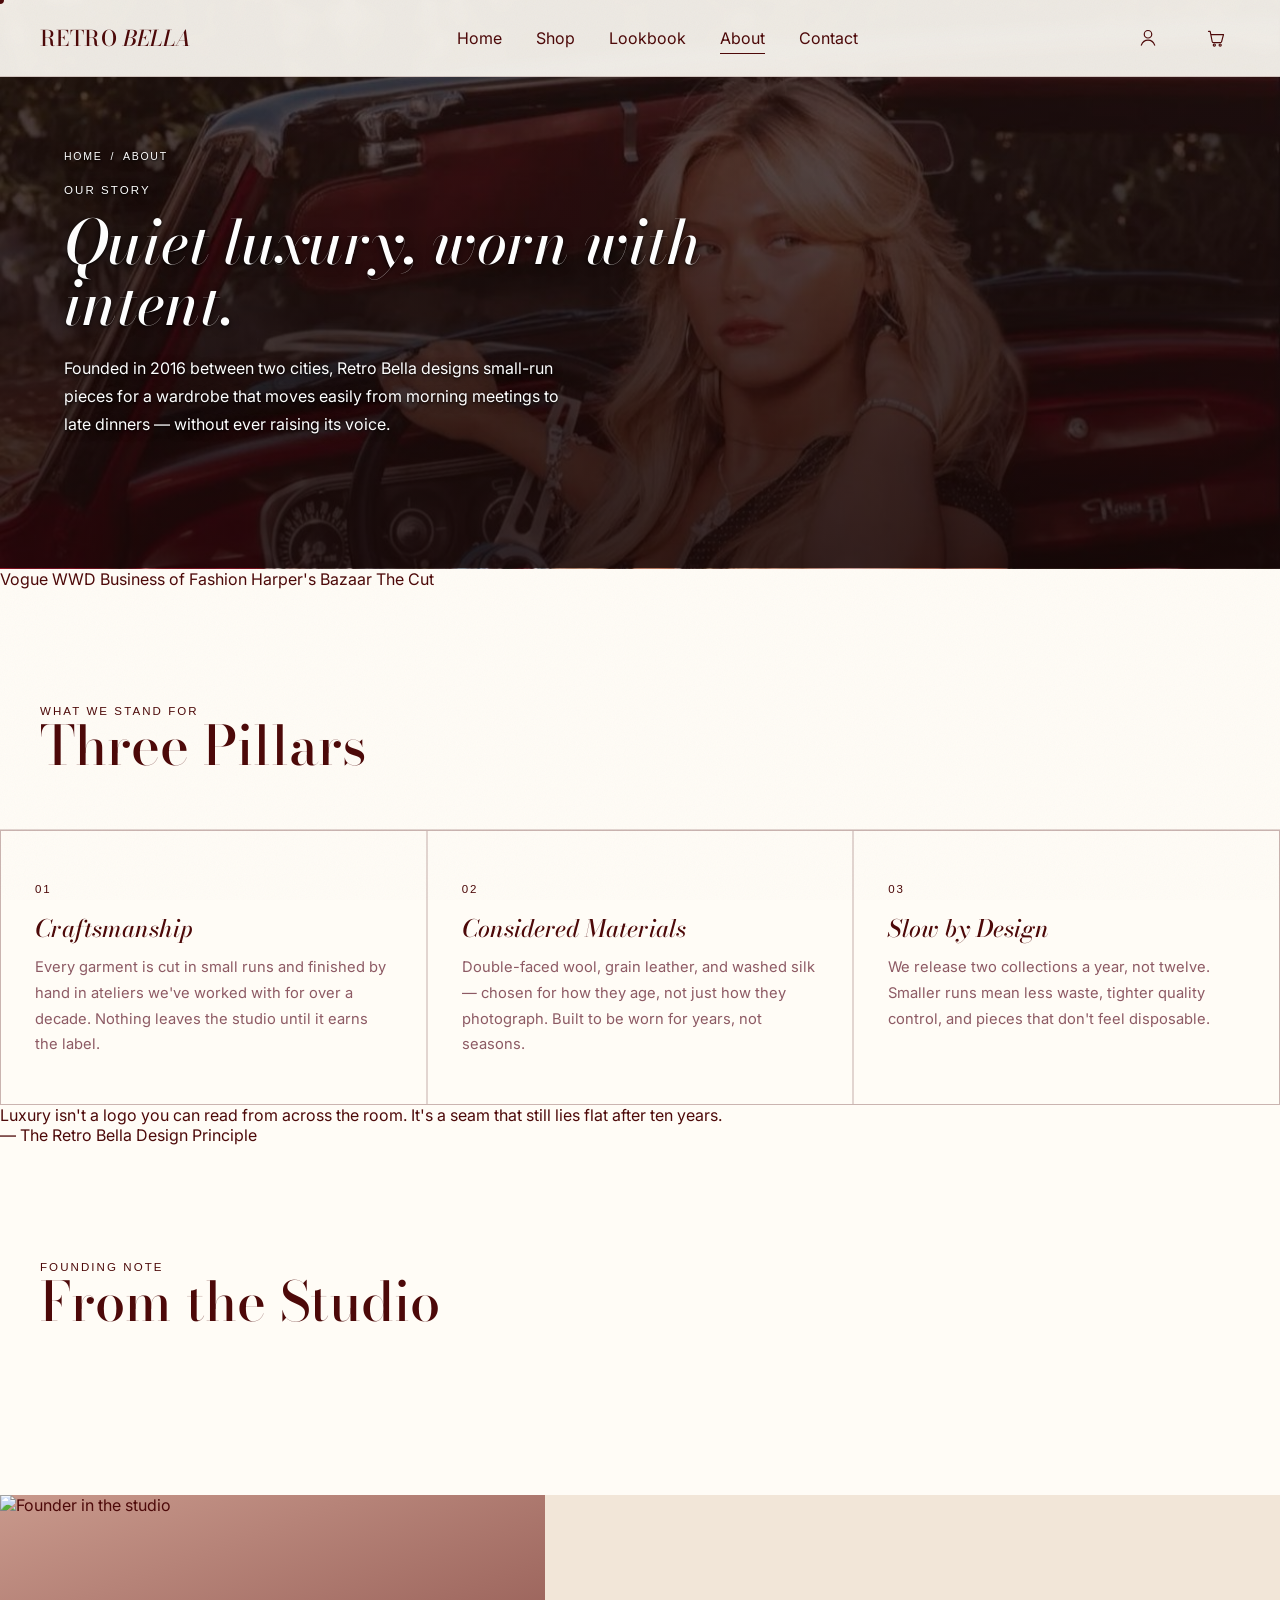
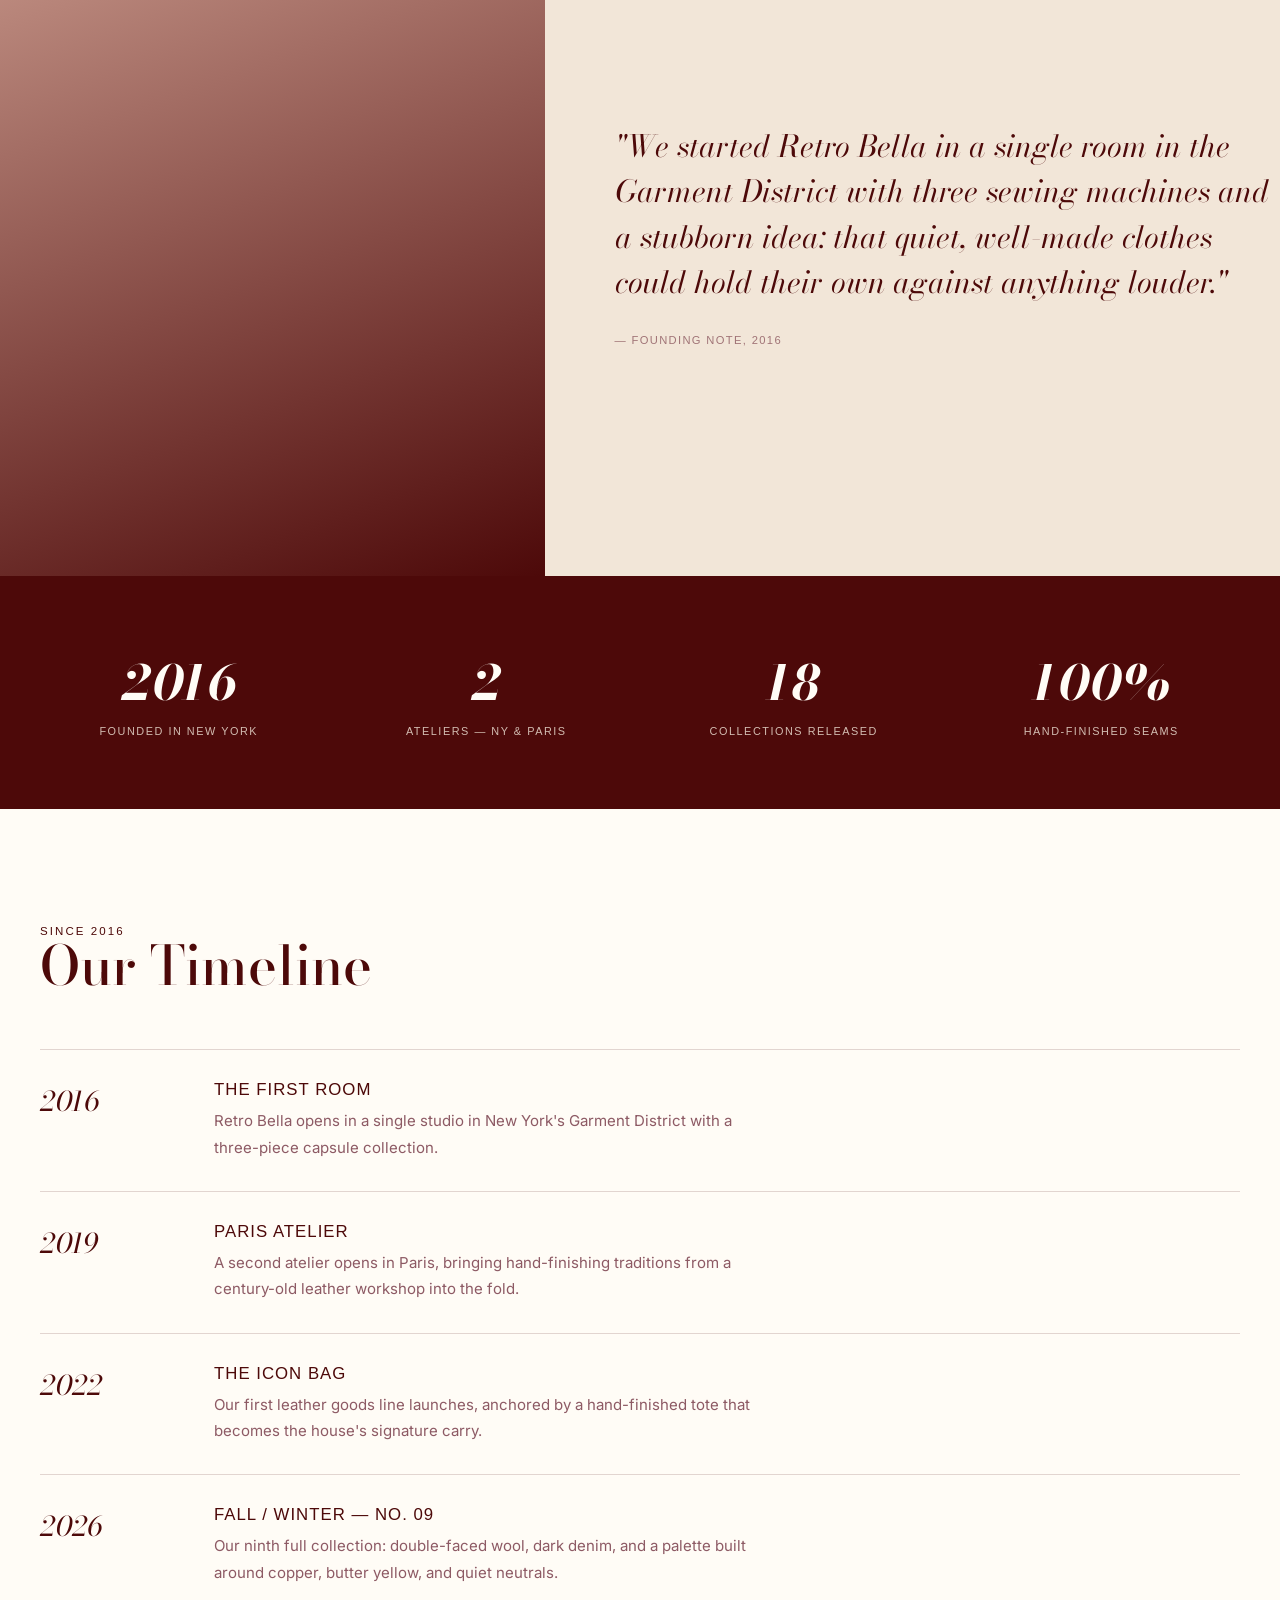
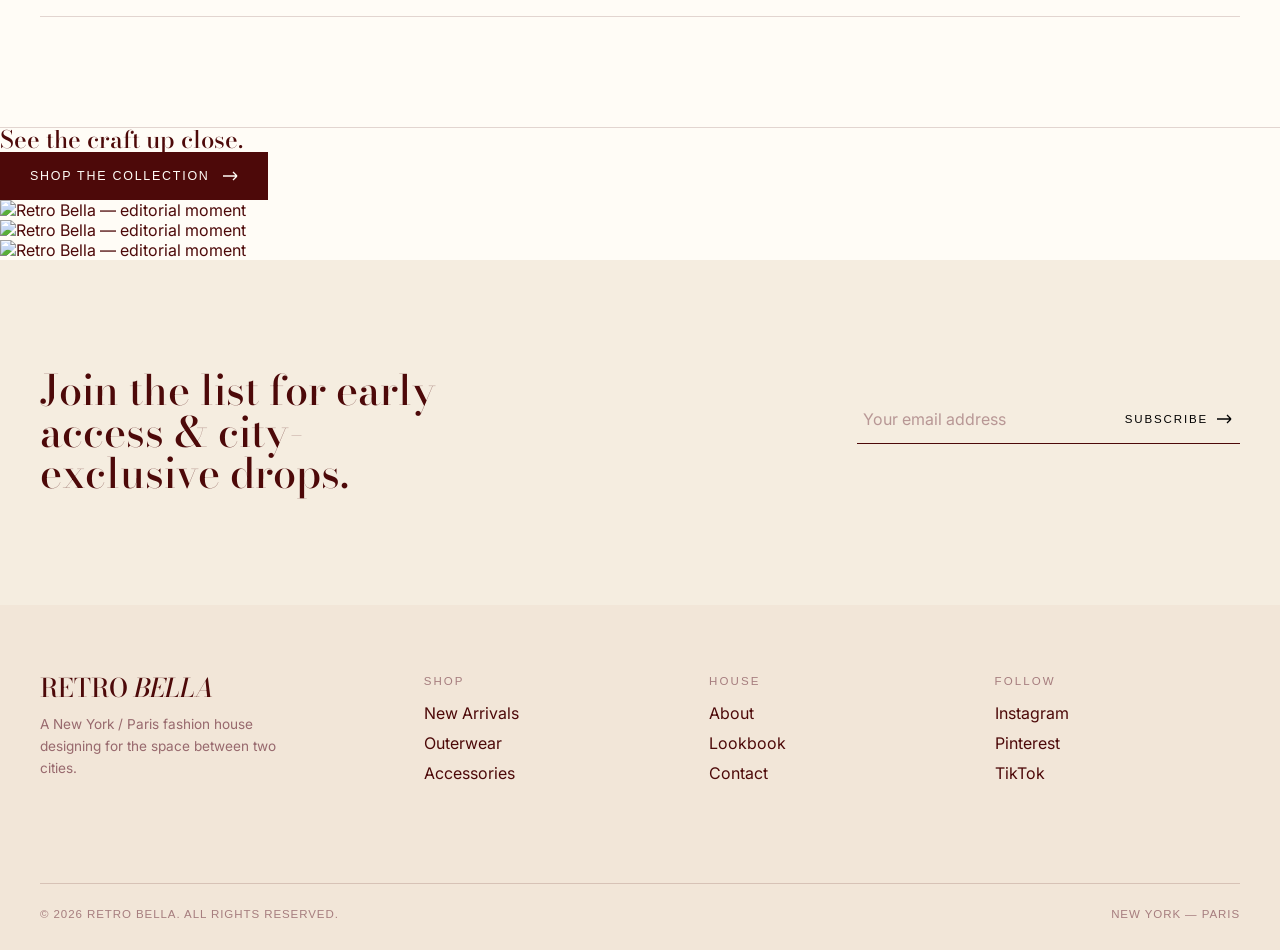
==== about.html @ 641b4db8 "Initial commit" ====
<!DOCTYPE html>
<html lang="en">
<head>
<meta charset="UTF-8">
<meta name="viewport" content="width=device-width, initial-scale=1.0">
<title>About — RETRO&nbsp;BELLA</title>
<link rel="preconnect" href="https://fonts.googleapis.com">
<link rel="preconnect" href="https://fonts.gstatic.com" crossorigin>
<link href="https://fonts.googleapis.com/css2?family=Bodoni+Moda:ital,opsz,wght@0,6..96,400;0,6..96,500;0,6..96,700;1,6..96,400;1,6..96,500&family=Archivo+Expanded:wght@500;700&family=Inter:wght@300;400;500&display=swap" rel="stylesheet">
<link rel="stylesheet" href="css/styles.css">
</head>
<body>

<div class="grain"></div>
<div class="cursor-dot" id="cursorDot"></div>

<header id="siteHeader" class="scrolled">
  <a href="index.html" class="logo" style="text-decoration:none;color:inherit;">RETRO <em>BELLA</em></a>
  <nav class="links" id="navLinks">
    <a href="index.html">Home</a>
    <a href="shop.html">Shop</a>
    <a href="lookbook.html">Lookbook</a>
    <a href="about.html" class="is-active">About</a>
    <a href="contact.html">Contact</a>
  </nav>
  <div class="header-icons">
    <a href="login.html" class="icon-btn" aria-label="Account">
      <svg width="20" height="20" viewBox="0 0 24 24" fill="none"><path d="M12 12a4.5 4.5 0 1 0 0-9 4.5 4.5 0 0 0 0 9Z" stroke="currentColor" stroke-width="1.4"/><path d="M4 20.5c1.5-4 4.7-6 8-6s6.5 2 8 6" stroke="currentColor" stroke-width="1.4" stroke-linecap="round"/></svg>
    </a>
    <a href="shop.html" class="icon-btn" aria-label="Cart">
      <svg width="20" height="20" viewBox="0 0 24 24" fill="none"><path d="M3 4h2l2.4 12.2a1.5 1.5 0 0 0 1.47 1.3h8.4a1.5 1.5 0 0 0 1.47-1.18L21 8H6" stroke="currentColor" stroke-width="1.4" stroke-linecap="round" stroke-linejoin="round"/><circle cx="10" cy="20.5" r="1.3" stroke="currentColor" stroke-width="1.4"/><circle cx="17" cy="20.5" r="1.3" stroke="currentColor" stroke-width="1.4"/></svg>
    </a>
  </div>
  <button class="menu-btn" id="menuBtn" aria-label="Toggle menu">
    <span></span><span></span><span></span>
  </button>
</header>

<section class="page-banner about-banner">
  <div class="breadcrumb"><a href="index.html">Home</a> / <span>About</span></div>
  <span class="label">Our Story</span>
  <h1>Quiet luxury, worn with intent.</h1>
  <p class="sub">Founded in 2016 between two cities, Retro Bella designs small-run pieces for a wardrobe that moves easily from morning meetings to late dinners — without ever raising its voice.</p>
</section>

<div class="press-strip reveal">
  <span>Vogue</span>
  <span>WWD</span>
  <span>Business of Fashion</span>
  <span>Harper's Bazaar</span>
  <span>The Cut</span>
</div>

<section style="padding-bottom:0;">
  <div class="section-head reveal">
    <div>
      <span class="label">What We Stand For</span>
      <h2>Three Pillars</h2>
    </div>
  </div>
</section>

<div class="pillars-grid reveal">
  <div class="pillar">
    <span class="num">01</span>
    <h3>Craftsmanship</h3>
    <p>Every garment is cut in small runs and finished by hand in ateliers we've worked with for over a decade. Nothing leaves the studio until it earns the label.</p>
  </div>
  <div class="pillar">
    <span class="num">02</span>
    <h3>Considered Materials</h3>
    <p>Double-faced wool, grain leather, and washed silk — chosen for how they age, not just how they photograph. Built to be worn for years, not seasons.</p>
  </div>
  <div class="pillar">
    <span class="num">03</span>
    <h3>Slow by Design</h3>
    <p>We release two collections a year, not twelve. Smaller runs mean less waste, tighter quality control, and pieces that don't feel disposable.</p>
  </div>
</div>

<div class="pull-quote reveal">
  <p>Luxury isn't a logo you can read from across the room. It's a seam that still lies flat after ten years.</p>
  <span>— The Retro Bella Design Principle</span>
</div>

<section style="border-bottom:none;">
  <div class="section-head reveal">
    <div>
      <span class="label">Founding Note</span>
      <h2>From the Studio</h2>
    </div>
  </div>
</section>

<div class="founder-block reveal">
  <div class="img" style="--c1:#C9998C; --c2:#4D0909;">
    <img src="about2.jpeg" alt="Founder in the studio">
  </div>
  <div class="copy">
    <blockquote>"We started Retro Bella in a single room in the Garment District with three sewing machines and a stubborn idea: that quiet, well-made clothes could hold their own against anything louder."</blockquote>
    <cite>— Founding Note, 2016</cite>
  </div>
</div>

<div class="stats-row reveal">
  <div class="stat"><strong>2016</strong><span>Founded in New York</span></div>
  <div class="stat"><strong>2</strong><span>Ateliers — NY &amp; Paris</span></div>
  <div class="stat"><strong>18</strong><span>Collections released</span></div>
  <div class="stat"><strong>100%</strong><span>Hand-finished seams</span></div>
</div>

<section>
  <div class="section-head reveal">
    <div>
      <span class="label">Since 2016</span>
      <h2>Our Timeline</h2>
    </div>
  </div>

  <div class="timeline reveal" style="padding:0;">
    <div class="timeline-row">
      <span class="year">2016</span>
      <div>
        <h4>The First Room</h4>
        <p>Retro Bella opens in a single studio in New York's Garment District with a three-piece capsule collection.</p>
      </div>
    </div>
    <div class="timeline-row">
      <span class="year">2019</span>
      <div>
        <h4>Paris Atelier</h4>
        <p>A second atelier opens in Paris, bringing hand-finishing traditions from a century-old leather workshop into the fold.</p>
      </div>
    </div>
    <div class="timeline-row">
      <span class="year">2022</span>
      <div>
        <h4>The Icon Bag</h4>
        <p>Our first leather goods line launches, anchored by a hand-finished tote that becomes the house's signature carry.</p>
      </div>
    </div>
    <div class="timeline-row">
      <span class="year">2026</span>
      <div>
        <h4>Fall / Winter — No. 09</h4>
        <p>Our ninth full collection: double-faced wool, dark denim, and a palette built around copper, butter yellow, and quiet neutrals.</p>
      </div>
    </div>
  </div>
</section>

<div class="shop-cta reveal">
  <h2>See the craft up close.</h2>
  <a href="shop.html" class="btn-primary">Shop the Collection
    <svg width="16" height="10" viewBox="0 0 16 10" fill="none"><path d="M1 5H15M15 5L11 1M15 5L11 9" stroke="currentColor" stroke-width="1.3"/></svg>
  </a>
</div>

<div class="editorial-photo reveal">
  <figure><img src="about4.png" alt="Retro Bella — editorial moment"></figure>
  <figure><img src="about3.png" alt="Retro Bella — editorial moment"></figure>
  <figure><img src="about5.png" alt="Retro Bella — editorial moment"></figure>
</div>

<section id="newsletter" style="border-bottom:none;">
  <div class="newsletter reveal">
    <h2>Join the list for early access &amp; city-exclusive drops.</h2>
    <div>
      <form id="newsletterForm">
        <input type="email" placeholder="Your email address" required>
        <button type="submit">Subscribe
          <svg width="16" height="10" viewBox="0 0 16 10" fill="none"><path d="M1 5H15M15 5L11 1M15 5L11 9" stroke="currentColor" stroke-width="1.3"/></svg>
        </button>
      </form>
      <p class="note" id="newsletterNote">Thank you — you're on the list.</p>
    </div>
  </div>
</section>

<footer>
  <div class="brand">
    <h3>RETRO <em style="color:var(--sangria)">BELLA</em></h3>
    <p>A New York / Paris fashion house designing for the space between two cities.</p>
  </div>
  <div>
    <span class="label">Shop</span>
    <ul>
      <li><a href="shop.html">New Arrivals</a></li>
      <li><a href="shop.html">Outerwear</a></li>
      <li><a href="shop.html">Accessories</a></li>
    </ul>
  </div>
  <div>
    <span class="label">House</span>
    <ul>
      <li><a href="about.html">About</a></li>
      <li><a href="lookbook.html">Lookbook</a></li>
      <li><a href="contact.html">Contact</a></li>
    </ul>
  </div>
  <div>
    <span class="label">Follow</span>
    <ul>
      <li><a href="#">Instagram</a></li>
      <li><a href="#">Pinterest</a></li>
      <li><a href="#">TikTok</a></li>
    </ul>
  </div>
  <div class="footer-bottom">
    <span>© 2026 Retro Bella. All rights reserved.</span>
    <span>New York — Paris</span>
  </div>
</footer>

<script src="js/main.js"></script>
<script src="js/about.js"></script>

</body>
</html>
---- css/styles.css ----
:root{
    /* ===== Cherry / Cream theme ===== */
    --ink:#4D0909;              /* Cherry — primary text & accent */
    --paper:#FFFCF6;            /* Cream — primary background */
    --paper-dim:#F5EDE0;
    --sangria:#4D0909;          /* Cherry — buttons & accents */
    --sangria-dim:#320606;      /* deep cherry — hover states, gradient depth */
    --cornflower:#F0DCC0;       /* warm cream-gold — highlights on dark/video areas */
    --cornflower-dim:#E3C9A3;
    --butter:#F0DCC0;
    --butter-dim:#E3C9A3;
    --line: rgba(77,9,9,0.16);
    --dusk:#F5EDE0;
    --dusk-dim:#EBDFC9;
    --blush:#F2E6D8;
    --blush-dim:#E7D3BC;
  }

  *{ margin:0; padding:0; box-sizing:border-box; }
  html{ scroll-behavior:smooth; }

  body{
    background:var(--paper);
    color:var(--ink);
    font-family:'Inter', sans-serif;
    font-weight:400;
    overflow-x:hidden;
  }

  ::selection{ background:var(--sangria); color:var(--paper); }
  a{ color:inherit; text-decoration:none; }

  .label{
    font-family:'Archivo Expanded', sans-serif;
    text-transform:uppercase;
    letter-spacing:0.18em;
    font-size:0.72rem;
    font-weight:500;
  }

  h1,h2,h3{
    font-family:'Bodoni Moda', serif;
    font-weight:500;
    line-height:1;
  }

  .grain{
    position:fixed; inset:0; pointer-events:none; z-index:500;
    opacity:0.045; mix-blend-mode:multiply;
    background-image:url("data:image/svg+xml,%3Csvg xmlns='http://www.w3.org/2000/svg' width='120' height='120'%3E%3Cfilter id='n'%3E%3CfeTurbulence type='fractalNoise' baseFrequency='0.9' numOctaves='2' stitchTiles='stitch'/%3E%3C/filter%3E%3Crect width='100%25' height='100%25' filter='url(%23n)'/%3E%3C/svg%3E");
  }

  /* ---------- nav ---------- */
  header{
    position:fixed; top:0; left:0; right:0; z-index:200;
    display:flex; align-items:center; justify-content:space-between;
    padding:22px 40px;
    background:transparent;
    transition:background 0.4s ease, padding 0.4s ease, border-color 0.4s ease;
    border-bottom:1px solid transparent;
  }
  header.scrolled{
    background:rgba(255,252,246,0.92);
    backdrop-filter:blur(6px);
    padding:14px 40px;
    border-bottom:1px solid var(--line);
  }
  header.on-video .logo, header.on-video nav.links a{ color:var(--paper); }
  header.on-video.scrolled .logo, header.on-video.scrolled nav.links a{ color:var(--ink); }

  .logo{
    font-family:'Bodoni Moda', serif; font-weight:500; font-size:1.35rem;
    letter-spacing:0.02em; transition:color 0.4s ease;
  }
  .logo em{ font-style:italic; color:var(--sangria); }
  header.on-video:not(.scrolled) .logo em{ color:var(--cornflower); }

  nav.links{
    position:fixed; top:0; right:0; height:100vh; width:72%;
    background:var(--paper); display:flex; flex-direction:column; justify-content:center; align-items:flex-start;
    padding:40px; gap:26px; transform:translateX(100%); transition:transform 0.4s ease;
    border-left:1px solid var(--line); z-index:250;
  }
  nav.links.open{ transform:translateX(0); }
  nav.links a{ position:relative; transition:color 0.4s ease; color:var(--ink) !important; }
  .menu-btn{ display:flex; }
  @media (min-width:641px){
    nav.links{
      position:static; height:auto; width:auto; flex-direction:row;
      background:none; padding:0; gap:34px; transform:none; border-left:none;
    }
    nav.links a{ color:inherit !important; }
    .menu-btn{ display:none; }
  }
  nav.links a::after{
    content:""; position:absolute; left:0; bottom:-6px;
    width:0; height:1px; background:currentColor;
    transition:width 0.3s ease;
  }
  nav.links a:hover::after{ width:100%; }

  .menu-btn{
    flex-direction:column; align-items:center; justify-content:center; gap:5px;
    width:48px; height:48px;
    background:none; border:none; cursor:pointer; z-index:300;
  }
  .menu-btn span{ width:26px; height:1.5px; background:var(--ink); display:block; transition:transform .3s ease, opacity .3s ease; }
  header.on-video:not(.scrolled) .menu-btn span{ background:var(--paper); }
  .menu-btn.open span:nth-child(1){ transform:translateY(6.5px) rotate(45deg); }
  .menu-btn.open span:nth-child(2){ opacity:0; }
  .menu-btn.open span:nth-child(3){ transform:translateY(-6.5px) rotate(-45deg); }

  /* ---------- ticker ---------- */
  .ticker-wrap{
    position:relative; z-index:190;
    background:var(--dusk); color:var(--ink);
    overflow:hidden; white-space:nowrap;
    height:32px; display:flex; align-items:center;
  }
  .ticker{ display:inline-flex; animation:scrollTicker 26s linear infinite; }
  .ticker span{
    font-family:'Archivo Expanded', sans-serif; text-transform:uppercase;
    letter-spacing:0.22em; font-size:0.68rem; padding:0 22px;
    display:inline-flex; align-items:center; gap:22px;
  }
  .ticker span::after{ content:"—"; color:var(--cornflower); }
  @keyframes scrollTicker{ from{ transform:translateX(0); } to{ transform:translateX(-50%); } }

  /* ---------- hero (video) ---------- */
  .hero{
    position:relative;
    height:100vh; min-height:640px;
    display:flex; flex-direction:column; justify-content:flex-end;
    overflow:hidden;
    color:var(--paper);
  }
  .hero video{
    position:absolute; inset:0; width:100%; height:100%;
    object-fit:cover; z-index:0;
    filter:saturate(0.9) contrast(1.05);
  }
  .hero .veil{
    position:absolute; inset:0; z-index:1;
    background:
      radial-gradient(120% 60% at 12% 0%, rgba(250,252,208,0.22) 0%, rgba(250,252,208,0) 55%),
      linear-gradient(180deg, rgba(20,15,10,0.10) 0%, rgba(20,15,10,0.02) 35%, rgba(20,15,10,0.48) 100%);
  }
  .hero-content{
    position:relative; z-index:2;
    height:100%; width:100%;
    display:flex; align-items:flex-end; justify-content:flex-start;
    padding:0 20px 90px;
  }
  @media (min-width:641px){
    .hero-content{ align-items:center; padding:0 clamp(24px, 6vw, 80px); }
  }

  .hero-caption{
    max-width:100%;
    color:var(--paper);
    text-align:left;
    animation:heroIn 1.4s cubic-bezier(.16,.9,.28,1) both;
  }
  @media (min-width:641px){ .hero-caption{ max-width:420px; } }
  @keyframes heroIn{
    from{ opacity:0; transform:translateY(24px); }
    to{ opacity:1; transform:translateY(0); }
  }
  .hero-caption .rule{
    width:52px; height:2px; background:var(--butter-dim); margin-bottom:22px;
  }
  .hero-caption .label{ color:var(--butter-dim); display:block; margin-bottom:18px; }
  .hero-caption h1{
    font-size:clamp(2.4rem, 4.4vw, 3.6rem);
    font-style:italic; font-weight:500;
    line-height:1.1; margin-bottom:22px;
  }
  .hero-caption p{
    font-size:0.98rem; line-height:1.75;
    color:rgba(241,241,241,0.8); margin-bottom:34px;
  }
  .hero-caption .btn-primary{ padding:16px 28px; }
  .hero-caption .btn-row{ display:flex; gap:16px; flex-wrap:wrap; }
  .btn-outline{
    display:inline-flex; align-items:center; gap:12px;
    background:transparent; color:var(--paper);
    font-family:'Archivo Expanded', sans-serif; font-size:0.78rem;
    letter-spacing:0.14em; text-transform:uppercase;
    padding:16px 27px; border:1px solid rgba(241,241,241,0.55); cursor:pointer;
    transition:background 0.3s ease, color 0.3s ease, border-color 0.3s ease;
  }
  .btn-outline:hover{ background:var(--paper); color:var(--ink); border-color:var(--paper); }

  .scroll-cue{
    position:absolute; left:clamp(24px, 6vw, 80px); bottom:44px; z-index:2;
    display:flex; align-items:center; gap:10px;
    font-family:'Archivo Expanded', sans-serif; text-transform:uppercase;
    font-size:0.68rem; letter-spacing:0.18em; color:var(--paper);
  }
  .scroll-cue .dot{ width:6px; height:6px; border-radius:50%; background:var(--butter); animation:pulse 1.8s ease-in-out infinite; }
  @keyframes pulse{ 0%,100%{ transform:scale(1); opacity:1; } 50%{ transform:scale(1.6); opacity:0.4; } }

  /* ---------- section shared ---------- */
  section{ padding:110px 40px; border-bottom:1px solid var(--line); }
  .section-head{ display:flex; justify-content:space-between; align-items:flex-end; margin-bottom:56px; flex-wrap:wrap; gap:20px; }
  .section-head h2{ font-size:clamp(2.1rem, 5vw, 3.4rem); }
  .section-head .label{ color:var(--sangria); }

  .reveal{ opacity:0; transform:translateY(36px); transition:opacity 0.8s ease, transform 0.8s ease; }
  .reveal.in{ opacity:1; transform:translateY(0); }

  /* ---------- CATEGORY STRIP (animated vertical panels) ---------- */
  .shop-section{ padding-bottom:120px; }
  .category-strip{
    display:flex;
    flex-direction:column;
    gap:2px;
    border:1px solid var(--line);
  }
  .cat-panel{
    position:relative;
    overflow:hidden;
    cursor:pointer;
    height:140px;
    transition:height 0.5s ease;
  }
  .cat-panel:hover{ height:340px; }
  .category-strip:hover .cat-panel:not(:hover){ height:100px; }
  @media (min-width:901px){
    .category-strip{
      flex-direction:row;
      height:78vh; min-height:520px; max-height:760px;
    }
    .cat-panel{ flex:1; height:auto; transition:flex 0.7s cubic-bezier(.22,.85,.24,1); }
    .cat-panel:hover{ flex:2.6; height:auto; }
    .category-strip:hover .cat-panel:not(:hover){ flex:0.72; height:auto; }
  }

  .cat-panel .swatch{
    position:absolute; inset:0;
    background:linear-gradient(165deg, var(--c1), var(--c2));
    overflow:hidden;
    transform:scale(1.08);
    transition:transform 0.7s cubic-bezier(.22,.85,.24,1);
  }
  .cat-panel:hover .swatch{ transform:scale(1); }

  .cat-panel .swatch img{
    position:absolute; inset:0;
    width:100%; height:100%;
    object-fit:cover;
  }
  .cat-panel[data-index="01"] .swatch img{ object-position:center 20%; }
  .cat-panel[data-index="04"] .swatch img{ object-position:center 15%; }
  .cat-panel[data-index="02"] .swatch img{ object-position:center 20%; }
  .cat-panel[data-index="03"] .swatch img{ object-position:center; }
  .cat-panel[data-index="05"] .swatch img{ object-position:center; }

  .cat-panel .panel-veil{
    position:absolute; inset:0;
    background:linear-gradient(180deg, rgba(92,22,38,0) 55%, rgba(92,22,38,0.38) 100%);
    transition:background 0.5s ease;
  }
  .cat-panel:hover .panel-veil{
    background:linear-gradient(180deg, rgba(92,22,38,0) 60%, rgba(92,22,38,0.3) 100%);
  }

  /* collapsed vertical label */
  .panel-label{
    position:absolute; inset:0; z-index:2;
    display:flex; flex-direction:row; align-items:center; justify-content:space-between;
    padding:22px 18px;
    opacity:1; transition:opacity 0.35s ease;
  }
  .cat-panel:hover .panel-label{ opacity:0; }
  .panel-label .num{
    font-family:'Archivo Expanded', sans-serif; font-size:0.68rem;
    letter-spacing:0.14em; color:rgba(241,241,241,0.75);
  }
  .panel-label h3{
    font-size:1.5rem; font-style:italic; color:var(--paper);
    letter-spacing:0.01em;
  }
  @media (min-width:901px){
    .panel-label{ flex-direction:column; align-items:stretch; }
    .panel-label h3{
      font-size:1.4rem;
      writing-mode:vertical-rl; transform:rotate(180deg);
      align-self:flex-start;
    }
  }

  /* expanded reveal content */
  .panel-reveal{
    position:absolute; left:0; right:0; bottom:0; z-index:2;
    padding:30px 28px;
    opacity:0; transform:translateY(14px);
    transition:opacity 0.4s ease 0.15s, transform 0.5s ease 0.15s;
    white-space:normal;
  }
  .cat-panel:hover .panel-reveal{ opacity:1; transform:translateY(0); }
  .panel-reveal .label{ color:var(--cornflower); display:block; margin-bottom:10px; white-space:nowrap; }
  .panel-reveal h3{ color:var(--paper); font-size:1.9rem; font-style:italic; margin-bottom:10px; writing-mode:initial; transform:none; }
  .panel-reveal p{
    color:rgba(241,241,241,0.75); font-size:0.88rem; line-height:1.55;
    max-width:230px; margin-bottom:18px;
  }
  .panel-link{
    display:inline-flex; align-items:center; gap:10px;
    color:var(--paper); font-family:'Archivo Expanded', sans-serif;
    font-size:0.7rem; letter-spacing:0.14em; text-transform:uppercase;
    border-bottom:1px solid rgba(241,241,241,0.4); padding-bottom:6px;
  }
  .panel-link svg{ transition:transform 0.3s ease; }
  .cat-panel:hover .panel-link:hover svg{ transform:translateX(5px); }

  /* ---------- SPOTLIGHT / HIGH-END PRODUCT ---------- */
  .spotlight{ background:var(--dusk); color:var(--ink); border-bottom:1px solid var(--line); }
  .spotlight-grid{
    display:grid; grid-template-columns:1fr; gap:50px; align-items:center;
  }
  @media (min-width:981px){
    .spotlight-grid{ grid-template-columns:1.1fr 0.9fr; gap:80px; }
  }
  .spotlight-img{
    position:relative; aspect-ratio:4/5;
    display:flex; align-items:center; justify-content:center;
  }
  .photo-stack{
    position:relative;
    width:82%; height:82%;
  }
  .photo-card{
    position:absolute; inset:0;
    background:var(--paper);
    padding:12px 12px 12px;
    box-shadow:0 24px 50px rgba(92,22,38,0.22);
    transition:transform 0.5s cubic-bezier(.22,.85,.24,1), box-shadow 0.5s ease;
  }
  .photo-card img{
    width:100%; height:100%;
    object-fit:cover; display:block;
  }
  .card-back{
    transform:rotate(-9deg) translate(-22px, 14px);
    z-index:1;
  }
  .card-mid{
    transform:rotate(6deg) translate(18px, -8px);
    z-index:2;
  }
  .card-front{
    transform:rotate(-2deg);
    z-index:3;
    padding-bottom:44px;
  }
  .spotlight-img:hover .card-back{ transform:rotate(-13deg) translate(-32px, 20px); }
  .spotlight-img:hover .card-mid{ transform:rotate(9deg) translate(26px, -14px); }
  .spotlight-img:hover .card-front{ transform:rotate(-4deg) translateY(-6px); }
  .photo-card-cap{
    position:absolute; left:12px; right:12px; bottom:14px;
    font-family:'Archivo Expanded', sans-serif; font-size:0.6rem;
    letter-spacing:0.14em; text-transform:uppercase; color:var(--ink);
    text-align:center;
  }
  .spotlight-copy .label{ color:var(--sangria); display:block; margin-bottom:18px; }
  .spotlight-copy h2{ font-size:clamp(2rem,4.4vw,3.2rem); font-style:italic; margin-bottom:20px; }
  .spotlight-copy p{ font-size:1rem; line-height:1.8; color:rgba(92,22,38,0.72); max-width:460px; margin-bottom:32px; }

  .spotlight-price{ display:flex; align-items:baseline; gap:14px; margin-bottom:30px; }
  .spotlight-price .now{ font-family:'Bodoni Moda', serif; font-style:italic; font-size:1.9rem; color:var(--ink); }
  .spotlight-price .was{ font-size:0.95rem; text-decoration:line-through; color:rgba(92,22,38,0.4); }

  .swatch-row{ display:flex; gap:4px; margin-bottom:30px; }
  .swatch-row .sw{
    width:48px; height:48px; padding:9px;
    border-radius:50%; cursor:pointer;
    background-clip:content-box;
    border:2px solid transparent; transition:border-color 0.25s ease;
  }
  .swatch-row .sw.active{ border-color:var(--ink); }

  .size-row{ display:flex; gap:10px; margin-bottom:36px; flex-wrap:wrap; }
  .size-row button{
    background:none; border:1px solid rgba(92,22,38,0.35); color:var(--ink);
    font-family:'Archivo Expanded', sans-serif; font-size:0.72rem; letter-spacing:0.08em;
    min-width:48px; min-height:48px; padding:10px 16px; cursor:pointer; transition:all 0.25s ease;
  }
  .size-row button:hover, .size-row button.active{
    background:var(--sangria); color:var(--paper); border-color:var(--sangria);
  }

  .btn-primary{
    display:inline-flex; align-items:center; gap:12px;
    background:var(--sangria); color:var(--paper);
    font-family:'Archivo Expanded', sans-serif; font-size:0.78rem;
    letter-spacing:0.14em; text-transform:uppercase;
    padding:17px 30px; border:none; cursor:pointer;
    transition:background 0.3s ease;
  }
  .btn-primary:hover{ background:var(--sangria-dim); }
  .btn-primary svg{ transition:transform 0.3s ease; }
  .btn-primary:hover svg{ transform:translateX(5px); }

  .spotlight-meta{
    margin-top:34px; display:flex; gap:34px; flex-wrap:wrap;
    font-size:0.8rem; color:rgba(241,241,241,0.55);
  }
  .spotlight-meta span{ display:flex; align-items:center; gap:8px; }
  .spotlight-meta .sq{ width:5px; height:5px; background:var(--sangria); display:inline-block; }

  /* ---------- editorial ---------- */
  .editorial-block{ display:grid; grid-template-columns:1fr; gap:40px; align-items:center; padding:50px 0; }
  .editorial-block:not(:last-child){ border-bottom:1px solid var(--line); }
  #editorial{ background:var(--blush); }
  @media (min-width:901px){
    .editorial-block{ grid-template-columns:1fr 1fr; gap:70px; padding:70px 0; }
    .editorial-block.reverse .img{ order:2; }
  }
  .editorial-block .img{
    aspect-ratio:4/5; position:relative; overflow:hidden;
    background:linear-gradient(160deg, var(--c1), var(--c2));
  }
  .editorial-block .img img{
    position:absolute; inset:0;
    width:100%; height:100%;
    object-fit:cover;
  }
  .editorial-block .img::after{
    z-index:1;
    text-shadow:0 1px 6px rgba(0,0,0,0.35);
    content:attr(data-cap); position:absolute; left:16px; bottom:16px;
    color:var(--paper); font-family:'Archivo Expanded', sans-serif;
    font-size:0.62rem; letter-spacing:0.16em; text-transform:uppercase;
  }
  .editorial-block .copy .label{ color:var(--sangria); margin-bottom:18px; display:block; }
  .editorial-block .copy h2{ font-size:clamp(1.9rem,4vw,2.8rem); margin-bottom:22px; font-style:italic; }
  .editorial-block .copy p{ font-size:1rem; line-height:1.75; color:rgba(92,22,38,0.72); max-width:440px; }

  /* ---------- manifesto ---------- */
  .manifesto{
    text-align:center; padding:140px 40px;
    background:var(--sangria); color:var(--paper);
    border-bottom:none !important;
  }
  .manifesto blockquote{
    font-family:'Bodoni Moda', serif; font-style:italic;
    font-size:clamp(1.6rem, 4vw, 3rem); max-width:900px; margin:0 auto; line-height:1.35;
  }
  .manifesto blockquote span{ color:var(--butter); }
  .manifesto cite{ display:block; margin-top:28px; font-style:normal; color:var(--blush); }

  /* ---------- newsletter ---------- */
  #newsletter{ background:var(--dusk); }
  .newsletter{ display:flex; flex-direction:column; align-items:flex-start; gap:24px; }
  .newsletter h2{ font-size:clamp(1.8rem,4vw,2.6rem); max-width:420px; }
  .newsletter form{
    display:flex; align-items:stretch; border-bottom:1px solid var(--ink);
    width:100%; max-width:420px;
  }
  .newsletter input{
    flex:1; background:none; border:none; outline:none; min-height:48px;
    font-family:'Inter', sans-serif; font-size:1rem; padding:10px 6px; color:var(--ink);
  }
  .newsletter input::placeholder{ color:rgba(92,22,38,0.4); }
  .newsletter button{
    background:none; border:none; cursor:pointer; min-height:48px; min-width:48px;
    font-family:'Archivo Expanded', sans-serif; text-transform:uppercase;
    letter-spacing:0.16em; font-size:0.72rem; padding:10px 8px;
    display:flex; align-items:center; justify-content:center; gap:8px;
  }
  @media (min-width:641px){
    .newsletter{ flex-direction:row; justify-content:space-between; align-items:center; flex-wrap:wrap; gap:30px; }
    .newsletter form{ min-width:320px; flex:1; }
  }
  .newsletter button svg{ transition:transform 0.3s ease; }
  .newsletter button:hover svg{ transform:translateX(6px); }
  .newsletter .note{ margin-top:10px; font-size:0.78rem; color:var(--sangria); opacity:0; transition:opacity .3s ease; }
  .newsletter .note.show{ opacity:1; }

  /* ---------- footer ---------- */
  footer{ padding:50px 20px 30px; display:grid; grid-template-columns:1fr; gap:40px; background:var(--blush); }
  @media (min-width:641px){ footer{ grid-template-columns:1fr 1fr; } }
  @media (min-width:901px){ footer{ padding:70px 40px 30px; grid-template-columns:1.4fr 1fr 1fr 1fr; } }
  footer .brand h3{ font-size:1.6rem; margin-bottom:14px; }
  footer .brand p{ font-size:0.85rem; color:rgba(92,22,38,0.6); max-width:260px; line-height:1.6; }
  footer .label{ margin-bottom:16px; display:block; color:rgba(92,22,38,0.5); }
  footer ul{ list-style:none; display:flex; flex-direction:column; gap:10px; }
  footer ul li a:hover{ color:var(--sangria); }
  .footer-bottom{
    grid-column:1/-1; display:flex; justify-content:space-between; flex-wrap:wrap; gap:10px;
    margin-top:60px; padding-top:24px; border-top:1px solid var(--line);
    font-size:0.72rem; color:rgba(92,22,38,0.5);
    font-family:'Archivo Expanded', sans-serif; letter-spacing:0.08em; text-transform:uppercase;
  }

  /* ---------- custom cursor ---------- */
  .cursor-dot{
    position:fixed; top:0; left:0; width:8px; height:8px; border-radius:50%;
    background:var(--sangria); pointer-events:none; z-index:600;
    transform:translate(-50%,-50%); transition:width .2s ease, height .2s ease, opacity .2s ease, background .2s ease;
    opacity:0;
  }
  @media (hover:hover){ .cursor-dot{ opacity:1; } }
  .cursor-dot.active{ width:52px; height:52px; background:rgba(184,169,201,0.85); }
  .cursor-dot.on-video{ background:var(--cornflower); }

  /* ---------- responsive: mobile-first base already set above; this block only
     upgrades header/section chrome and the hero split-heading layout at wider widths ---------- */
  header{ padding:18px 20px; }
  section{ padding:80px 20px; }
  .hero-grid{ grid-template-columns:1fr; text-align:left; }
  .hero h1.right{ text-align:left; }
  .hero-divider{ display:none; }
  .shop-grid{ grid-template-columns:1fr; }

  @media (min-width:641px){
    header{ padding:22px 40px; }
    section{ padding:110px 40px; }
    .hero-divider{ display:block; }
    .shop-grid{ grid-template-columns:repeat(2, 1fr); }
  }
  @media (prefers-reduced-motion:reduce){ *{ animation:none !important; transition:none !important; } }

  /* =========================================================
     HEADER ICONS (account / bag) — shared across all pages
  ========================================================= */
  .header-icons{ display:flex; align-items:center; gap:14px; }
  @media (min-width:641px){ .header-icons{ gap:20px; } }
  .icon-btn{
    display:flex; align-items:center; justify-content:center;
    width:48px; height:48px;
    background:none; border:none; cursor:pointer; color:inherit;
    transition:color 0.4s ease, opacity 0.25s ease;
  }
  .icon-btn:hover{ opacity:0.7; }
  header:not(.on-video) .header-icons{ color:var(--ink); }
  header.on-video .header-icons{ color:var(--paper); }
  header.on-video.scrolled .header-icons{ color:var(--ink); }

  nav.links a.is-active::after{ width:100%; }

  /* =========================================================
     PAGE BANNER (inner-page hero, non-video)
  ========================================================= */
  .page-banner{
    position:relative;
    isolation:isolate;
    overflow:hidden;
    padding:130px 20px 60px;
    background:linear-gradient(160deg, var(--dusk), var(--blush));
    border-bottom:1px solid var(--line);
  }
  .page-banner.shop-banner,
  .page-banner.contact-banner {
    background-color:#3a0808;
    background-image:linear-gradient(rgba(30,4,4,0.6), rgba(30,4,4,0.72)), url('../images/bg.jpeg');
    background-size:cover;
    background-position:center;
    background-repeat:no-repeat;
    padding:150px 5vw 130px;
  }
  .page-banner.about-banner {
    background-color:#1a0d0d;
    background-image:linear-gradient(rgba(10,5,5,0.12), rgba(10,5,5,0.28)), url('../images/about1.jpeg');
    background-size:cover;
    background-position:center 30%;
    background-repeat:no-repeat;
    padding:150px 5vw 130px;
  }
  .page-banner::before {
    content:"";
    position:absolute;
    inset:0;
    background:linear-gradient(180deg, rgba(20,4,4,0.62) 0%, rgba(20,4,4,0.7) 55%, rgba(20,4,4,0.78) 100%);
    z-index:0;
  }
  .page-banner > * {
    position:relative;
    z-index:1;
  }
  .page-banner.shop-banner .breadcrumb,
  .page-banner.shop-banner .breadcrumb a,
  .page-banner.shop-banner .label,
  .page-banner.shop-banner h1,
  .page-banner.shop-banner .sub,
  .page-banner.contact-banner .breadcrumb,
  .page-banner.contact-banner .breadcrumb a,
  .page-banner.contact-banner .label,
  .page-banner.contact-banner h1,
  .page-banner.contact-banner .sub,
  .page-banner.about-banner .breadcrumb,
  .page-banner.about-banner .breadcrumb a,
  .page-banner.about-banner .label,
  .page-banner.about-banner h1,
  .page-banner.about-banner .sub {
    color:#ffffff !important;
    text-shadow:0 2px 10px rgba(0,0,0,0.6), 0 1px 2px rgba(0,0,0,0.7);
  }
  @media (min-width:641px){ .page-banner{ padding:168px 40px 90px; } }
  .breadcrumb{
    display:flex; align-items:center; gap:8px; margin-bottom:22px;
    font-family:'Archivo Expanded', sans-serif; font-size:0.66rem;
    letter-spacing:0.16em; text-transform:uppercase; color:rgba(92,22,38,0.5);
  }
  .breadcrumb a:hover{ color:var(--sangria); }
  .page-banner .label{ color:var(--sangria); display:block; margin-bottom:16px; }
  .page-banner h1{ font-size:clamp(2.3rem, 5.2vw, 3.8rem); font-style:italic; max-width:720px; }
  .page-banner p.sub{
    margin-top:20px; font-size:1rem; line-height:1.75;
    color:rgba(92,22,38,0.72); max-width:520px;
  }

  /* =========================================================
     SHOP — filters + product grid
  ========================================================= */
  .filter-bar{ display:flex; gap:12px; flex-wrap:wrap; padding:50px 20px 36px; }
  .filter-pill{
    font-family:'Archivo Expanded', sans-serif; font-size:0.7rem;
    letter-spacing:0.1em; text-transform:uppercase;
    min-height:48px; padding:11px 22px; border:1px solid rgba(92,22,38,0.28);
    background:none; color:var(--ink); cursor:pointer;
    transition:background 0.25s ease, color 0.25s ease, border-color 0.25s ease;
  }
  .filter-pill.active, .filter-pill:hover{ background:var(--sangria); color:var(--paper); border-color:var(--sangria); }

  .product-grid{ display:grid; grid-template-columns:1fr; gap:40px; padding:0 20px 60px; }
  @media (min-width:641px){ .product-grid{ grid-template-columns:repeat(2, 1fr); gap:32px 28px; } }
  @media (min-width:901px){ .filter-bar{ padding:70px 40px 46px; } .product-grid{ padding:0 40px 60px; } }
  @media (min-width:981px){ .product-grid{ grid-template-columns:repeat(4, 1fr); } }
  .product-card{ position:relative; display:flex; flex-direction:column; }
  .product-card.is-hidden{ display:none; }
  .card-actions{
    display:flex;
    align-items:center;
    gap:10px;
    padding:14px 16px 16px;
    margin-top:auto;
  }
  .add-cart-btn{
    flex:1;
    padding:12px 14px;
    background:#2c1010;
    color:#ffffff;
    border:none;
    border-radius:2px;
    font-family:'Archivo Expanded', 'Inter', sans-serif;
    font-size:11px;
    font-weight:500;
    letter-spacing:1.2px;
    text-transform:uppercase;
    cursor:pointer;
    transition:background .25s ease;
  }
  .add-cart-btn:hover{
    background:var(--sangria, #4D0909);
  }
  .product-media{
    position:relative; aspect-ratio:3/4; overflow:hidden;
    background:linear-gradient(160deg, var(--c1, var(--dusk)), var(--c2, var(--blush)));
  }
  .product-media img{
    position:absolute; inset:0; width:100%; height:100%; object-fit:cover;
    transition:transform 0.6s cubic-bezier(.22,.85,.24,1), opacity 0.3s ease;
  }
  .product-card:hover .product-media img{ transform:scale(1.06); }
  .product-tag{
    position:absolute; top:12px; left:12px; z-index:2;
    background:var(--ink); color:var(--paper);
    font-family:'Archivo Expanded', sans-serif; font-size:0.6rem;
    letter-spacing:0.1em; text-transform:uppercase; padding:6px 11px;
  }
  .wishlist-btn{
    position:absolute; top:6px; right:6px; z-index:2;
    width:48px; height:48px; border-radius:50%;
    background:rgba(255,248,233,0.88); border:none;
    display:flex; align-items:center; justify-content:center; cursor:pointer;
    transition:background 0.25s ease, transform 0.25s ease;
  }
  .wishlist-btn:hover{ background:var(--paper); transform:scale(1.06); }
  .wishlist-btn.active svg path{ fill:var(--sangria); stroke:var(--sangria); }
  .quick-add{
    position:absolute; left:12px; right:12px; bottom:12px; z-index:2;
    background:var(--ink); color:var(--paper); border:none;
    padding:13px; font-family:'Archivo Expanded', sans-serif; font-size:0.66rem;
    letter-spacing:0.12em; text-transform:uppercase; cursor:pointer;
    opacity:0; transform:translateY(8px);
    transition:opacity 0.3s ease, transform 0.3s ease, background 0.25s ease;
  }
  .product-card:hover .quick-add{ opacity:1; transform:translateY(0); }
  .quick-add:hover{ background:var(--sangria); }
  .product-info{ padding-top:16px; display:flex; justify-content:space-between; gap:10px; }
  .product-info h3{ font-size:1rem; font-style:italic; font-family:'Bodoni Moda', serif; font-weight:500; margin-bottom:5px; }
  .product-info .cat-label{
    font-family:'Archivo Expanded', sans-serif; font-size:0.6rem;
    letter-spacing:0.12em; text-transform:uppercase; color:rgba(92,22,38,0.48);
  }
  .product-price{ font-family:'Bodoni Moda', serif; font-style:italic; font-size:1rem; white-space:nowrap; }
  .load-more-wrap{ display:flex; justify-content:center; padding-bottom:110px; }
  .empty-note{ padding:40px; text-align:center; color:rgba(92,22,38,0.55); display:none; }
  .empty-note.show{ display:block; }

  /* =========================================================
     ABOUT
  ========================================================= */
  .pillars-grid{ display:grid; grid-template-columns:1fr; gap:2px; background:var(--line); border:1px solid var(--line); }
  @media (min-width:901px){ .pillars-grid{ grid-template-columns:repeat(3, 1fr); } }
  .pillar{ padding:46px 34px; background:var(--paper); }
  .pillar .num{ font-family:'Archivo Expanded', sans-serif; color:var(--sangria); font-size:0.72rem; letter-spacing:0.16em; }
  .pillar h3{ margin:20px 0 14px; font-size:1.5rem; font-style:italic; }
  .pillar p{ font-size:0.92rem; line-height:1.75; color:rgba(92,22,38,0.7); }

  .founder-block{ display:grid; grid-template-columns:1fr; gap:0; align-items:center; background:var(--blush); }
  @media (min-width:901px){ .founder-block{ grid-template-columns:0.9fr 1.1fr; gap:70px; } }
  .founder-block .img{ aspect-ratio:4/5; position:relative; overflow:hidden; background:linear-gradient(160deg, var(--c1,var(--dusk)), var(--c2,var(--blush))); }
  .founder-block .img img{ position:absolute; inset:0; width:100%; height:100%; object-fit:cover; }
  .founder-block .copy blockquote{ font-family:'Bodoni Moda', serif; font-style:italic; font-size:clamp(1.3rem,2.6vw,1.9rem); line-height:1.5; margin-bottom:22px; }
  .founder-block .copy cite{ font-style:normal; font-family:'Archivo Expanded', sans-serif; font-size:0.7rem; letter-spacing:0.12em; text-transform:uppercase; color:rgba(92,22,38,0.55); }

  .timeline-row{ display:grid; grid-template-columns:1fr; gap:8px; padding:30px 0; border-bottom:1px solid var(--line); }
  @media (min-width:901px){ .timeline-row{ grid-template-columns:140px 1fr; gap:34px; } }
  .timeline-row:first-child{ border-top:1px solid var(--line); }
  .timeline-row .year{ font-family:'Bodoni Moda', serif; font-style:italic; font-size:1.7rem; color:var(--sangria); }
  .timeline-row h4{ font-size:1.05rem; margin-bottom:8px; font-family:'Archivo Expanded', sans-serif; text-transform:uppercase; letter-spacing:0.06em; font-weight:500; }
  .timeline-row p{ font-size:0.94rem; line-height:1.75; color:rgba(92,22,38,0.7); max-width:560px; }

  .stats-row{ display:flex; justify-content:space-between; flex-wrap:wrap; gap:30px; background:var(--sangria); color:var(--paper); padding:70px 40px; }
  .stats-row .stat{ text-align:center; flex:1; min-width:140px; }
  .stats-row .stat strong{ display:block; font-family:'Bodoni Moda', serif; font-style:italic; font-size:clamp(2rem,4vw,3rem); }
  .stats-row .stat span{ font-family:'Archivo Expanded', sans-serif; font-size:0.68rem; letter-spacing:0.14em; text-transform:uppercase; color:rgba(255,248,233,0.75); }

  /* =========================================================
     LOOKBOOK
  ========================================================= */
  .lookbook-masonry{ columns:1; column-gap:22px; padding:50px 20px 80px; }
  @media (min-width:601px){ .lookbook-masonry{ columns:2 220px; } }
  @media (min-width:901px){ .lookbook-masonry{ columns:3 260px; padding:70px 40px 110px; } }
  .lookbook-masonry figure{
    break-inside:avoid; margin:0 0 22px; position:relative; overflow:hidden;
    background:linear-gradient(160deg, var(--c1,var(--dusk)), var(--c2,var(--blush)));
  }
  .lookbook-masonry img{ width:100%; display:block; transition:transform 0.6s ease; }
  .lookbook-masonry figure:hover img{ transform:scale(1.045); }
  .lookbook-masonry figcaption{
    position:absolute; left:14px; bottom:14px; z-index:1;
    color:var(--paper); font-family:'Archivo Expanded', sans-serif;
    font-size:0.6rem; letter-spacing:0.14em; text-transform:uppercase;
    text-shadow:0 1px 8px rgba(0,0,0,0.45);
  }
  /* =========================================================
     CONTACT
  ========================================================= */
  .contact-grid{ display:grid; grid-template-columns:1fr; gap:60px; padding:60px 20px 90px; }
  @media (min-width:901px){ .contact-grid{ grid-template-columns:1.1fr 0.9fr; gap:80px; padding:80px 40px 120px; } }
  .contact-form-wrap .field{ margin-bottom:26px; }
  .contact-form-wrap label{
    display:block; font-family:'Archivo Expanded', sans-serif; font-size:0.65rem;
    letter-spacing:0.12em; text-transform:uppercase; color:rgba(92,22,38,0.55); margin-bottom:9px;
  }
  .contact-form-wrap input, .contact-form-wrap textarea, .contact-form-wrap select{
    width:100%; min-height:48px; background:none; border:none; border-bottom:1px solid rgba(92,22,38,0.3);
    padding:12px 4px; font-family:'Inter', sans-serif; font-size:1rem; color:var(--ink);
    outline:none; transition:border-color 0.25s ease;
  }
  .contact-form-wrap input:focus, .contact-form-wrap textarea:focus, .contact-form-wrap select:focus{ border-color:var(--sangria); }
  .contact-form-wrap textarea{ resize:vertical; min-height:120px; }
  .contact-note{ margin-top:18px; font-size:0.82rem; color:var(--sangria); opacity:0; transition:opacity 0.3s ease; }
  .contact-note.show{ opacity:1; }

  .store-list{ display:flex; flex-direction:column; gap:38px; }
  .store-card .label{ color:var(--sangria); display:block; margin-bottom:10px; }
  .store-card h3{ font-size:1.4rem; font-style:italic; margin-bottom:10px; }
  .store-card p{ font-size:0.9rem; line-height:1.75; color:rgba(92,22,38,0.7); }
  .store-card p a{ color:var(--sangria); }

  /* =========================================================
     LOGIN / AUTH PAGE
  ========================================================= */
  .auth-wrap{ min-height:100vh; display:grid; grid-template-columns:1fr; }
  .auth-side{
    display:none;
    position:relative; overflow:hidden;
    background:linear-gradient(160deg, var(--sangria), var(--sangria-dim));
    color:var(--paper); flex-direction:column; justify-content:space-between;
    padding:56px;
  }
  @media (min-width:861px){
    .auth-wrap{ grid-template-columns:1fr 1fr; }
    .auth-side{ display:flex; }
  }
  .auth-side::before{
    content:""; position:absolute; inset:0;
    background:radial-gradient(120% 60% at 8% 0%, rgba(250,252,208,0.2) 0%, rgba(250,252,208,0) 55%);
  }
  .auth-side .logo{ position:relative; z-index:1; color:var(--paper); }
  .auth-side .logo em{ color:var(--butter); font-style:italic; }
  .auth-quote{
    position:relative; z-index:1; font-family:'Bodoni Moda', serif; font-style:italic;
    font-size:clamp(1.4rem, 2.6vw, 2.1rem); line-height:1.45; max-width:420px;
  }
  .auth-quote span{ color:var(--butter); }
  .auth-foot{
    position:relative; z-index:1; font-family:'Archivo Expanded', sans-serif;
    font-size:0.66rem; letter-spacing:0.16em; text-transform:uppercase; color:rgba(255,248,233,0.62);
  }

  .auth-form-side{ display:flex; align-items:center; justify-content:center; padding:60px 40px; background:var(--paper); }
  .auth-box{ width:100%; max-width:380px; }
  .auth-box .label{ color:var(--sangria); display:block; }
  .auth-box h1{ font-size:2.1rem; font-style:italic; margin:16px 0 10px; }
  .auth-box .sub{ font-size:0.92rem; color:rgba(92,22,38,0.65); margin-bottom:34px; }

  .auth-tabs{ display:flex; gap:28px; margin-bottom:32px; border-bottom:1px solid var(--line); }
  .auth-tab{
    background:none; border:none; cursor:pointer; padding:0 0 14px;
    font-family:'Archivo Expanded', sans-serif; font-size:0.74rem; letter-spacing:0.1em;
    text-transform:uppercase; color:rgba(92,22,38,0.42); position:relative;
  }
  .auth-tab.active{ color:var(--ink); }
  .auth-tab.active::after{ content:""; position:absolute; left:0; right:0; bottom:-1px; height:2px; background:var(--sangria); }

  .auth-panel{ display:none; }
  .auth-panel.active{ display:block; animation:heroIn 0.5s ease both; }

  .auth-field{ margin-bottom:22px; }
  .auth-field label{
    display:block; font-family:'Archivo Expanded', sans-serif; font-size:0.64rem;
    letter-spacing:0.1em; text-transform:uppercase; color:rgba(92,22,38,0.55); margin-bottom:8px;
  }
  .auth-field input{
    width:100%; min-height:48px; border:none; border-bottom:1px solid rgba(92,22,38,0.3); background:none;
    padding:10px 4px; font-family:'Inter', sans-serif; font-size:1rem; color:var(--ink);
    outline:none; transition:border-color 0.25s ease;
  }
  .auth-field input:focus{ border-color:var(--sangria); }
  .auth-field .err{ display:block; margin-top:6px; font-size:0.76rem; color:var(--sangria); min-height:1em; }

  .auth-row{ display:flex; justify-content:space-between; align-items:center; margin-bottom:30px; font-size:0.82rem; }
  .auth-row a{ color:var(--sangria); }
  .auth-remember{ display:flex; align-items:center; gap:8px; color:rgba(92,22,38,0.65); cursor:pointer; }
  .auth-remember input{ accent-color:var(--sangria); }

  .auth-submit{ width:100%; justify-content:center; }
  .auth-switch{ margin-top:26px; text-align:center; font-size:0.85rem; color:rgba(92,22,38,0.65); }
  .auth-switch button{ background:none; border:none; cursor:pointer; color:var(--sangria); font-weight:500; font-family:'Inter', sans-serif; font-size:0.85rem; }

  .auth-divider{ display:flex; align-items:center; gap:14px; margin:28px 0; color:rgba(92,22,38,0.4); font-size:0.7rem; text-transform:uppercase; letter-spacing:0.12em; }
  .auth-divider::before, .auth-divider::after{ content:""; flex:1; height:1px; background:var(--line); }
  .auth-social{ display:flex; gap:14px; }
  .auth-social button{
    flex:1; display:flex; align-items:center; justify-content:center; gap:10px; min-height:48px; padding:12px;
    border:1px solid rgba(92,22,38,0.25); background:none; cursor:pointer;
    font-family:'Inter', sans-serif; font-size:0.84rem; color:var(--ink);
    transition:border-color 0.25s ease;
  }
  .auth-social button:hover{ border-color:var(--sangria); }

  /* =========================================================
     LOADER (login → home transition)
  ========================================================= */
  .loader-overlay{
    position:fixed; inset:0; z-index:9999;
    background:var(--paper);
    display:flex; flex-direction:column; align-items:center; justify-content:center; gap:24px;
    transition:opacity 0.6s ease, visibility 0.6s ease;
  }
  .loader-overlay.hide{ opacity:0; visibility:hidden; pointer-events:none; }
  .loader-logo{ font-family:'Bodoni Moda', serif; font-size:1.5rem; letter-spacing:0.02em; color:var(--ink); }
  .loader-logo em{ font-style:italic; color:var(--sangria); }
  .loader-bar-track{ width:220px; height:2px; background:var(--line); position:relative; overflow:hidden; }
  .loader-bar-fill{ position:absolute; left:0; top:0; bottom:0; width:0%; background:var(--sangria); transition:width 1.5s cubic-bezier(.22,.85,.24,1); }
  .loader-caption{
    font-family:'Archivo Expanded', sans-serif; font-size:0.64rem; letter-spacing:0.2em;
    text-transform:uppercase; color:rgba(92,22,38,0.5);
  }

  /* =========================================================
     LOOKBOOK — bento grid
  ========================================================= */
  .lookbook-grid {
    --border: rgba(77,9,9,.14);
    display: grid;
    grid-template-columns: repeat(12, 1fr);
    grid-auto-rows: 11vw;
    gap: 14px;
    padding: 48px 5vw 80px;
  }
  .lookbook-grid figure {
    margin: 0; position: relative; overflow: hidden; background: #111;
    grid-column: span 4; grid-row: span 2; border: 1px solid var(--border);
    isolation: isolate; opacity: 0; transform: translateY(28px);
    transition: opacity .7s ease, transform .7s ease;
  }
  .lookbook-grid.in figure { opacity: 1; transform: translateY(0); }
  .lookbook-grid figure:nth-child(1)  { transition-delay: .02s; }
  .lookbook-grid figure:nth-child(2)  { transition-delay: .08s; }
  .lookbook-grid figure:nth-child(3)  { transition-delay: .14s; }
  .lookbook-grid figure:nth-child(4)  { transition-delay: .20s; }
  .lookbook-grid figure:nth-child(5)  { transition-delay: .26s; }
  .lookbook-grid figure:nth-child(6)  { transition-delay: .32s; }
  .lookbook-grid figure:nth-child(7)  { transition-delay: .38s; }
  .lookbook-grid figure:nth-child(8)  { transition-delay: .44s; }
  .lookbook-grid figure:nth-child(9)  { transition-delay: .50s; }
  .lookbook-grid figure:nth-child(10) { transition-delay: .56s; }
  .lookbook-grid figure:nth-child(11) { transition-delay: .62s; }
  .lookbook-grid figure:nth-child(1) { grid-column: span 5; grid-row: span 4; }
  .lookbook-grid figure:nth-child(2) { grid-column: span 3; grid-row: span 2; }
  .lookbook-grid figure:nth-child(3) { grid-column: span 4; grid-row: span 3; }
  .lookbook-grid figure:nth-child(4) { grid-column: span 3; grid-row: span 2; }
  .lookbook-grid figure:nth-child(5) { grid-column: span 4; grid-row: span 3; }
  .lookbook-grid figure:nth-child(6) { grid-column: span 4; grid-row: span 2; }
  .lookbook-grid figure:nth-child(7) { grid-column: span 4; grid-row: span 2; }
  .lookbook-grid figure:nth-child(8) { grid-column: span 5; grid-row: span 3; }
  .lookbook-grid figure:nth-child(9) { grid-column: span 3; grid-row: span 3; }
  .lookbook-grid figure:nth-child(10){ grid-column: span 4; grid-row: span 2; }
  .lookbook-grid figure:nth-child(11){ grid-column: span 8; grid-row: span 3; }
  .lookbook-grid figure img {
    width: 100%; height: 100%; object-fit: cover; display: block;
    filter: grayscale(45%) contrast(1.02); transform: scale(1.06);
    transition: transform 1s cubic-bezier(.16,1,.3,1), filter .6s ease;
  }
  .lookbook-grid figure:hover img { transform: scale(1.13); filter: grayscale(0%) contrast(1.05); }
  .lookbook-grid figure::before {
    content: attr(data-index); position: absolute; top: 14px; left: 16px;
    font-family: 'Bodoni Moda', serif; font-style: italic; font-size: 2.1rem;
    color: #fff; mix-blend-mode: difference; opacity: 0; transform: translateY(-8px);
    transition: opacity .45s ease, transform .45s ease; z-index: 2; pointer-events: none;
  }
  .lookbook-grid figure:hover::before { opacity: .9; transform: translateY(0); }
  .lookbook-grid figure::after {
    content: ""; position: absolute; inset: 0;
    background: linear-gradient(to top, rgba(0,0,0,.6) 0%, rgba(0,0,0,0) 34%);
    z-index: 1; pointer-events: none;
  }
  .lookbook-grid figure figcaption {
    position: absolute; left: 0; right: 0; bottom: 0; padding: 16px 18px;
    font-family: 'Inter', sans-serif; font-weight: 300; font-size: .72rem;
    letter-spacing: .12em; text-transform: uppercase; color: #fff; z-index: 2;
    transform: translateY(6px); opacity: .85; transition: transform .45s ease, opacity .45s ease;
  }
  .lookbook-grid figure:hover figcaption { transform: translateY(0); opacity: 1; }
  .lookbook-grid figure figcaption::before {
    content: ""; display: block; width: 22px; height: 1px; background: #fff;
    margin-bottom: 8px; transform: scaleX(0); transform-origin: left;
    transition: transform .5s ease .1s;
  }
  .lookbook-grid figure:hover figcaption::before { transform: scaleX(1); }
  .lookbook-grid figure > .frame {
    position: absolute; inset: 8px; border: 1px solid rgba(255,255,255,.55);
    opacity: 0; transition: opacity .4s ease; z-index: 2; pointer-events: none;
  }
  .lookbook-grid figure:hover > .frame { opacity: 1; }
  @media (max-width: 900px) {
    .lookbook-grid { grid-auto-rows: 24vw; }
    .lookbook-grid figure:nth-child(n) { grid-column: span 6; grid-row: span 3; }
  }
  @media (max-width: 560px) {
    .lookbook-grid { grid-template-columns: repeat(2, 1fr); grid-auto-rows: 46vw; gap: 10px; padding: 36px 4vw 60px; }
    .lookbook-grid figure:nth-child(n) { grid-column: span 2; grid-row: span 1; }
    .lookbook-grid figure::before { font-size: 1.5rem; }
  }
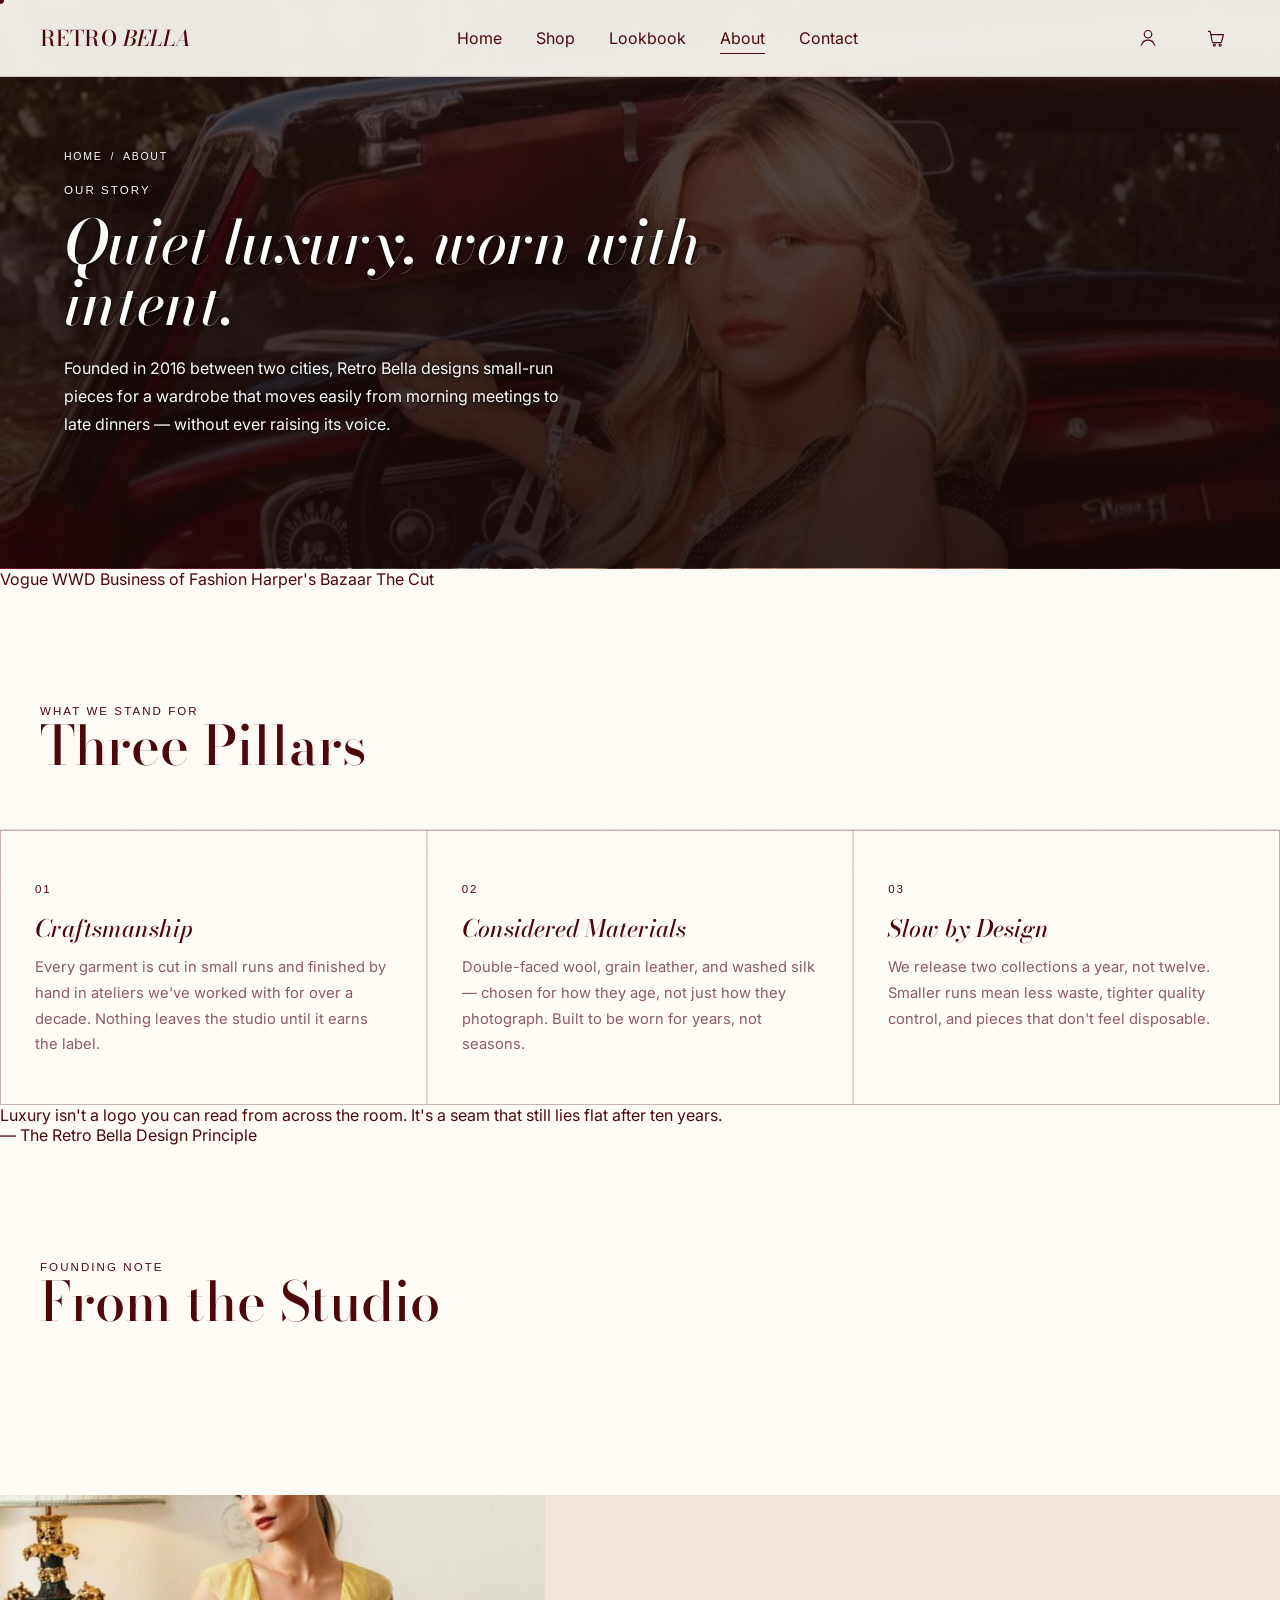
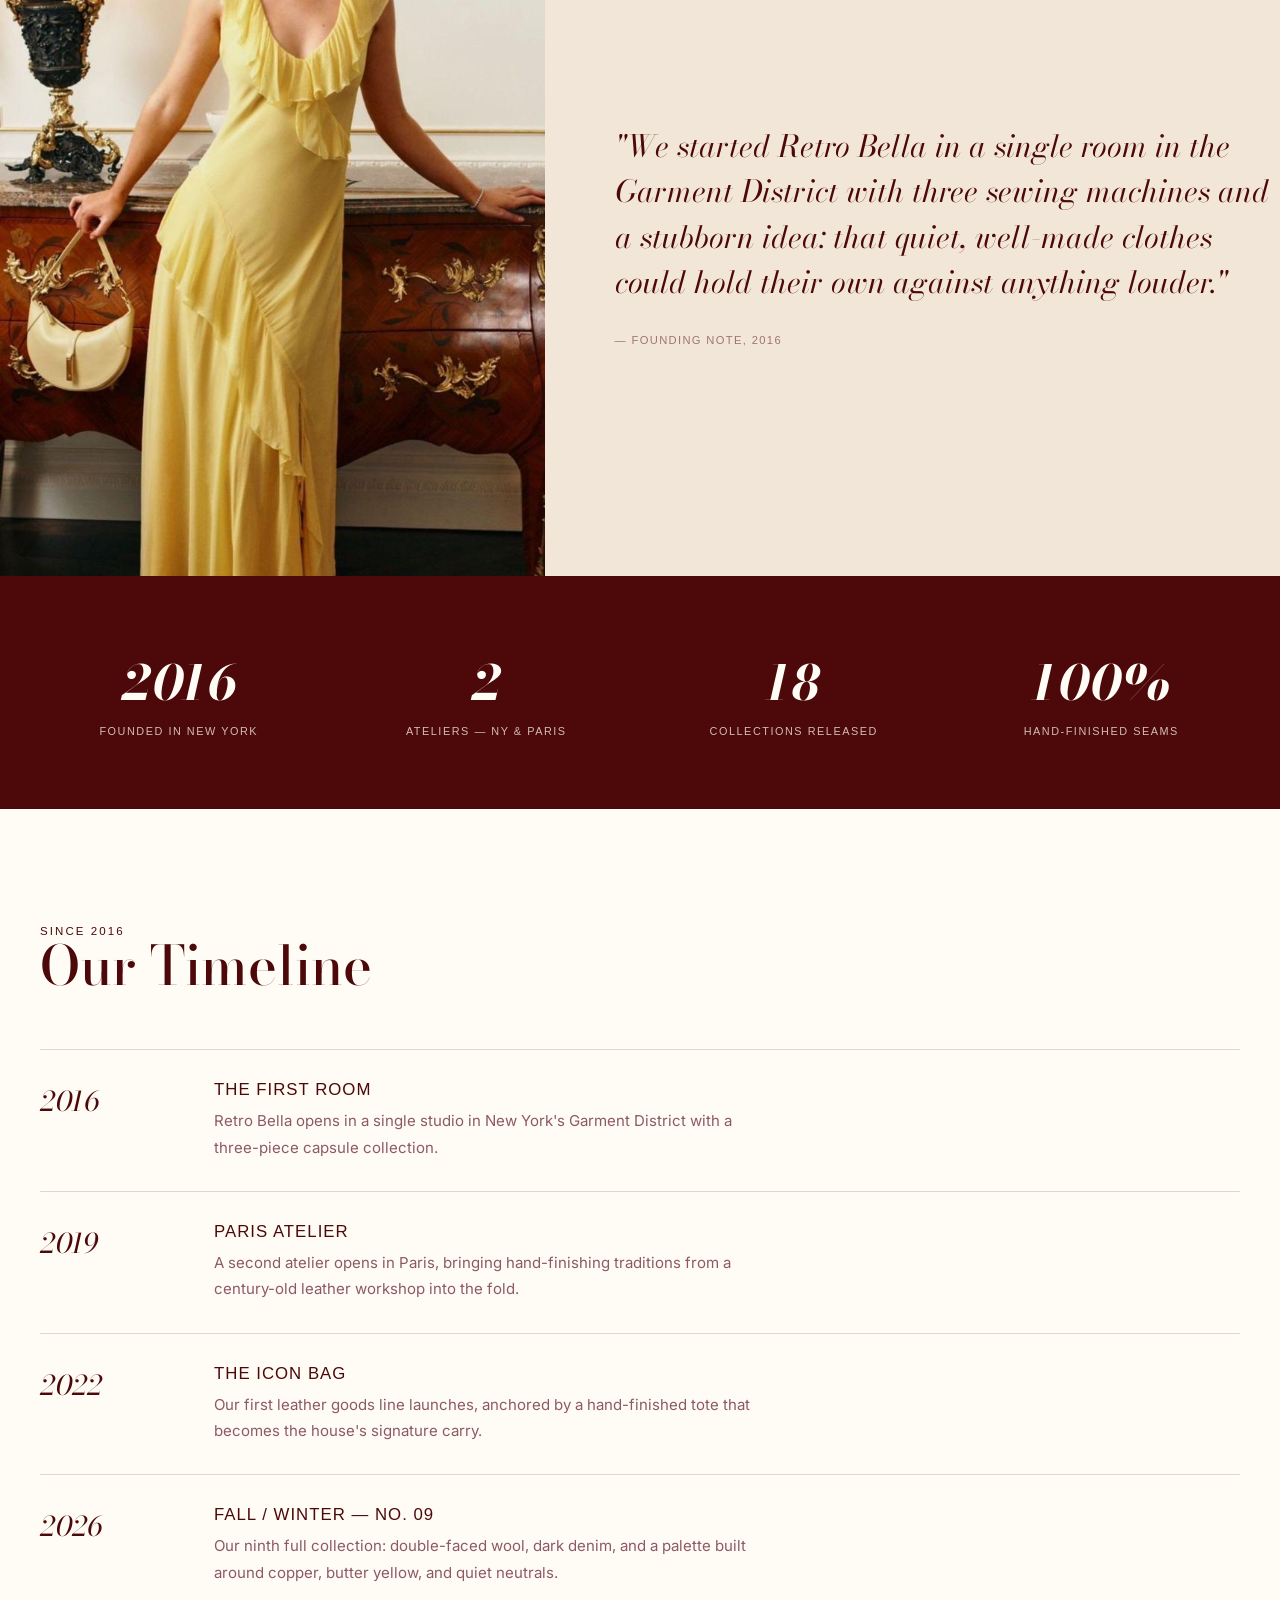
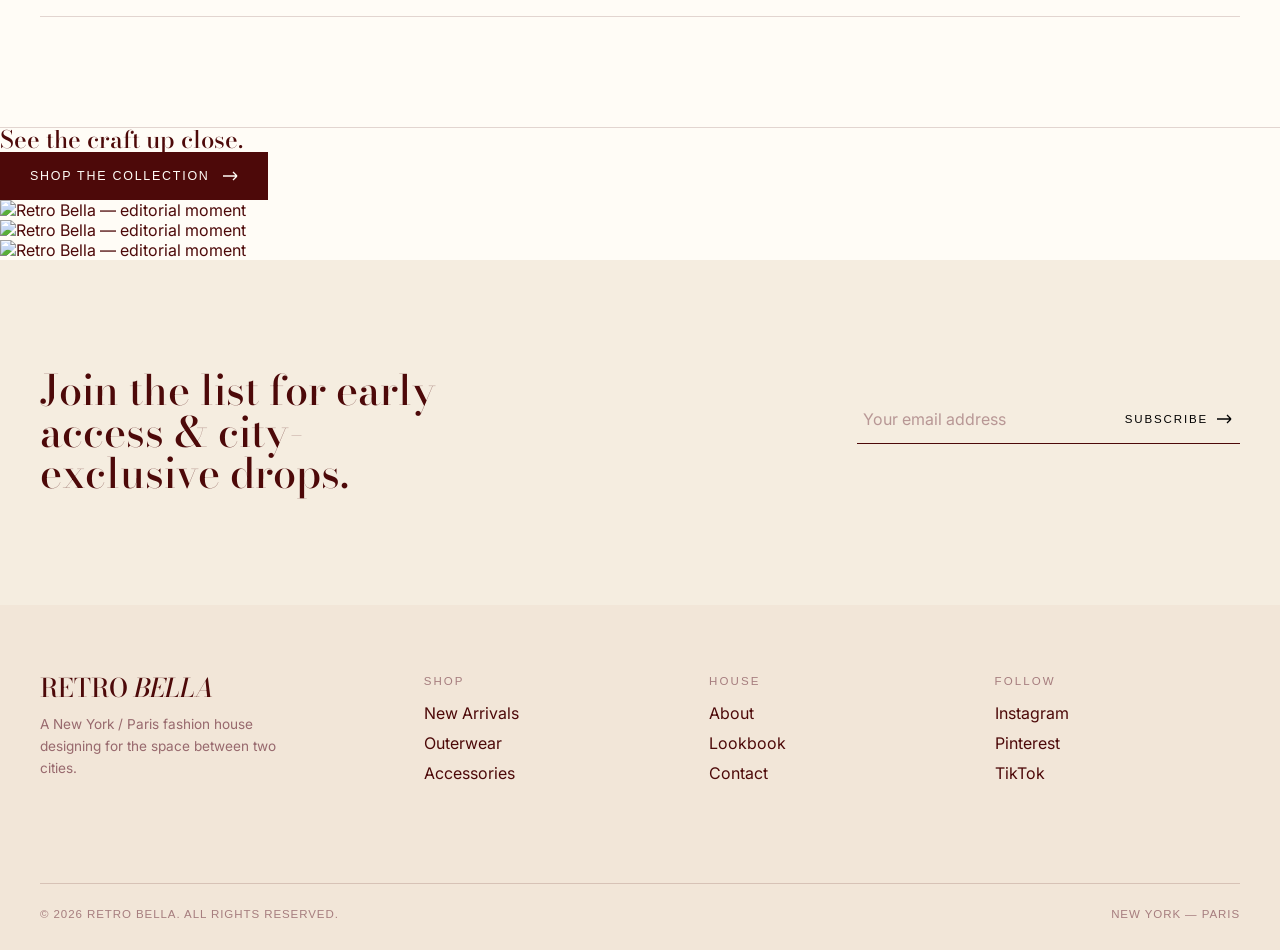
==== commit 4a343ef8: "initial comit" ====
--- a/about.html
+++ b/about.html
@@ -94,7 +94,7 @@
 
 <div class="founder-block reveal">
   <div class="img" style="--c1:#C9998C; --c2:#4D0909;">
-    <img src="about2.jpeg" alt="Founder in the studio">
+    <img src="images/about2.jpeg" alt="Founder in the studio">
   </div>
   <div class="copy">
     <blockquote>"We started Retro Bella in a single room in the Garment District with three sewing machines and a stubborn idea: that quiet, well-made clothes could hold their own against anything louder."</blockquote>
@@ -157,9 +157,9 @@
 </div>
 
 <div class="editorial-photo reveal">
-  <figure><img src="about4.png" alt="Retro Bella — editorial moment"></figure>
-  <figure><img src="about3.png" alt="Retro Bella — editorial moment"></figure>
-  <figure><img src="about5.png" alt="Retro Bella — editorial moment"></figure>
+  <figure><img src="images/about4.png" alt="Retro Bella — editorial moment"></figure>
+  <figure><img src="images/about3.png" alt="Retro Bella — editorial moment"></figure>
+  <figure><img src="images/about5.png" alt="Retro Bella — editorial moment"></figure>
 </div>
 
 <section id="newsletter" style="border-bottom:none;">
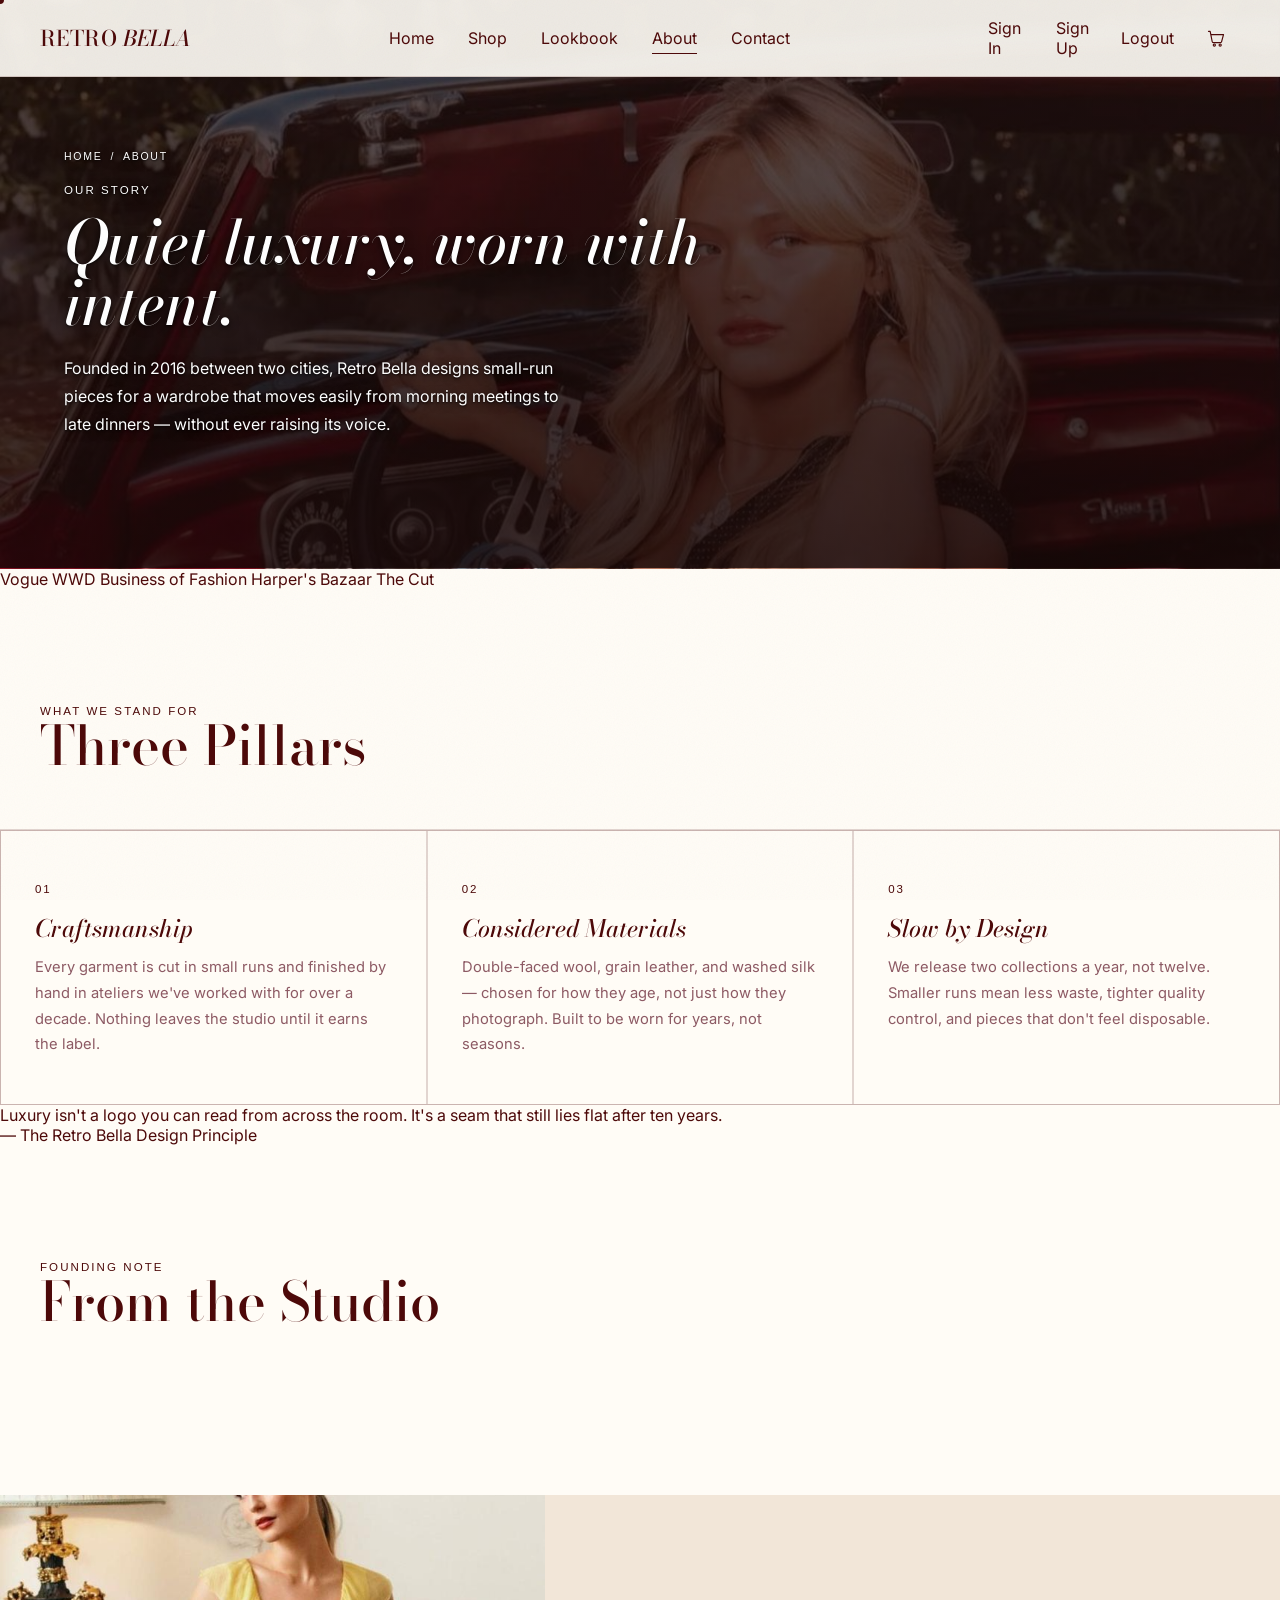
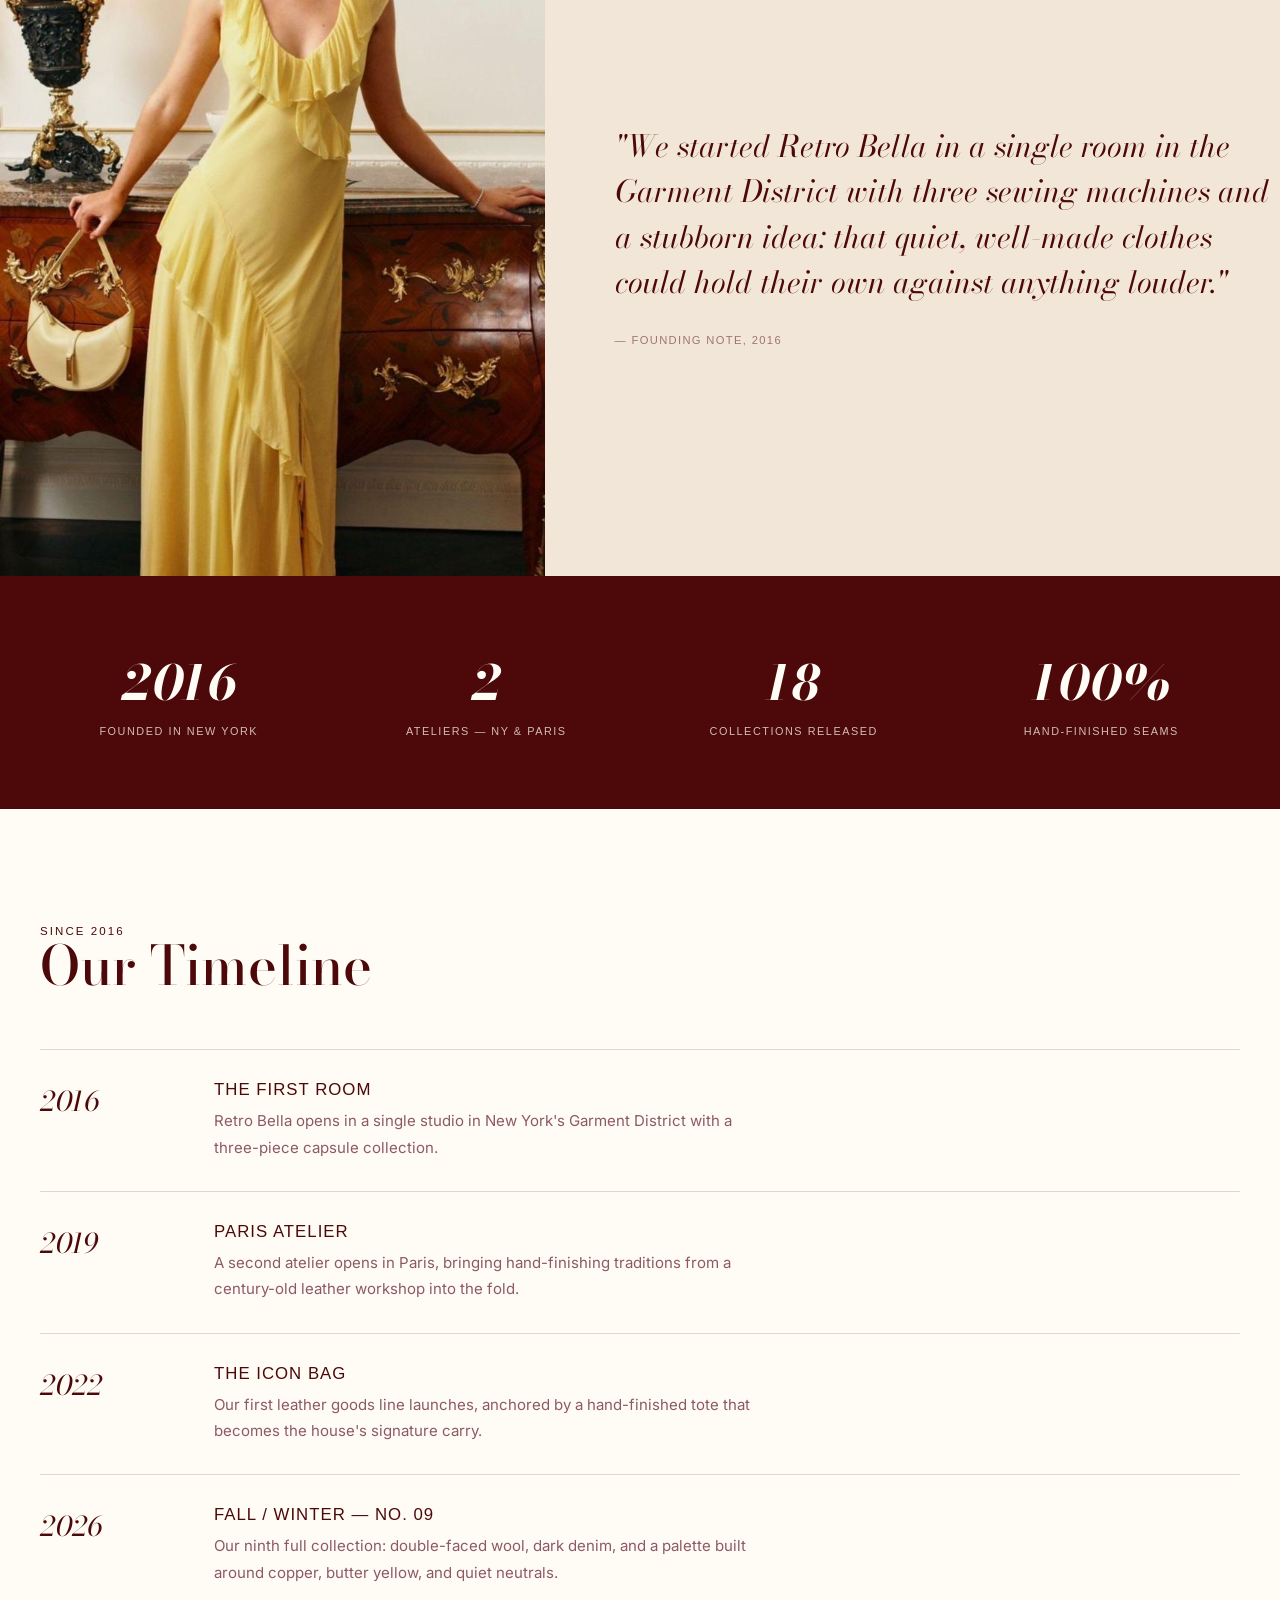
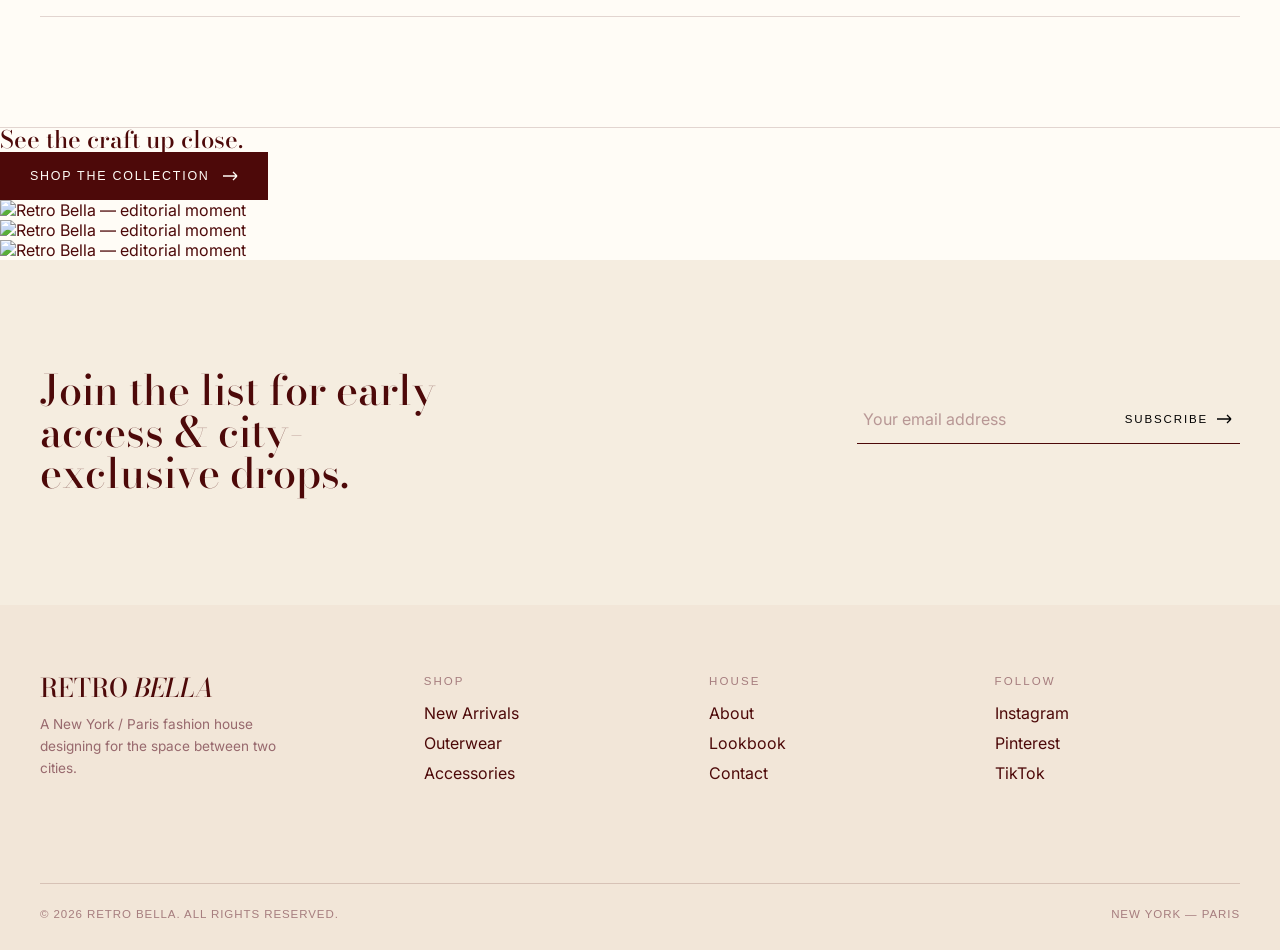
==== commit 963ec189: "about.html" ====
--- a/about.html
+++ b/about.html
@@ -8,6 +8,7 @@
 <link rel="preconnect" href="https://fonts.gstatic.com" crossorigin>
 <link href="https://fonts.googleapis.com/css2?family=Bodoni+Moda:ital,opsz,wght@0,6..96,400;0,6..96,500;0,6..96,700;1,6..96,400;1,6..96,500&family=Archivo+Expanded:wght@500;700&family=Inter:wght@300;400;500&display=swap" rel="stylesheet">
 <link rel="stylesheet" href="css/styles.css">
+
 </head>
 <body>
 
@@ -24,9 +25,9 @@
     <a href="contact.html">Contact</a>
   </nav>
   <div class="header-icons">
-    <a href="login.html" class="icon-btn" aria-label="Account">
-      <svg width="20" height="20" viewBox="0 0 24 24" fill="none"><path d="M12 12a4.5 4.5 0 1 0 0-9 4.5 4.5 0 0 0 0 9Z" stroke="currentColor" stroke-width="1.4"/><path d="M4 20.5c1.5-4 4.7-6 8-6s6.5 2 8 6" stroke="currentColor" stroke-width="1.4" stroke-linecap="round"/></svg>
-    </a>
+    <a href="login.html" class="icon-btn nav-text-btn">Sign In</a>
+    <a href="login.html?tab=signup" class="icon-btn nav-text-btn">Sign Up</a>
+    <a href="index.html" class="icon-btn nav-text-btn">Logout</a>
     <a href="shop.html" class="icon-btn" aria-label="Cart">
       <svg width="20" height="20" viewBox="0 0 24 24" fill="none"><path d="M3 4h2l2.4 12.2a1.5 1.5 0 0 0 1.47 1.3h8.4a1.5 1.5 0 0 0 1.47-1.18L21 8H6" stroke="currentColor" stroke-width="1.4" stroke-linecap="round" stroke-linejoin="round"/><circle cx="10" cy="20.5" r="1.3" stroke="currentColor" stroke-width="1.4"/><circle cx="17" cy="20.5" r="1.3" stroke="currentColor" stroke-width="1.4"/></svg>
     </a>
@@ -217,3 +218,4 @@
 
 </body>
 </html>
+
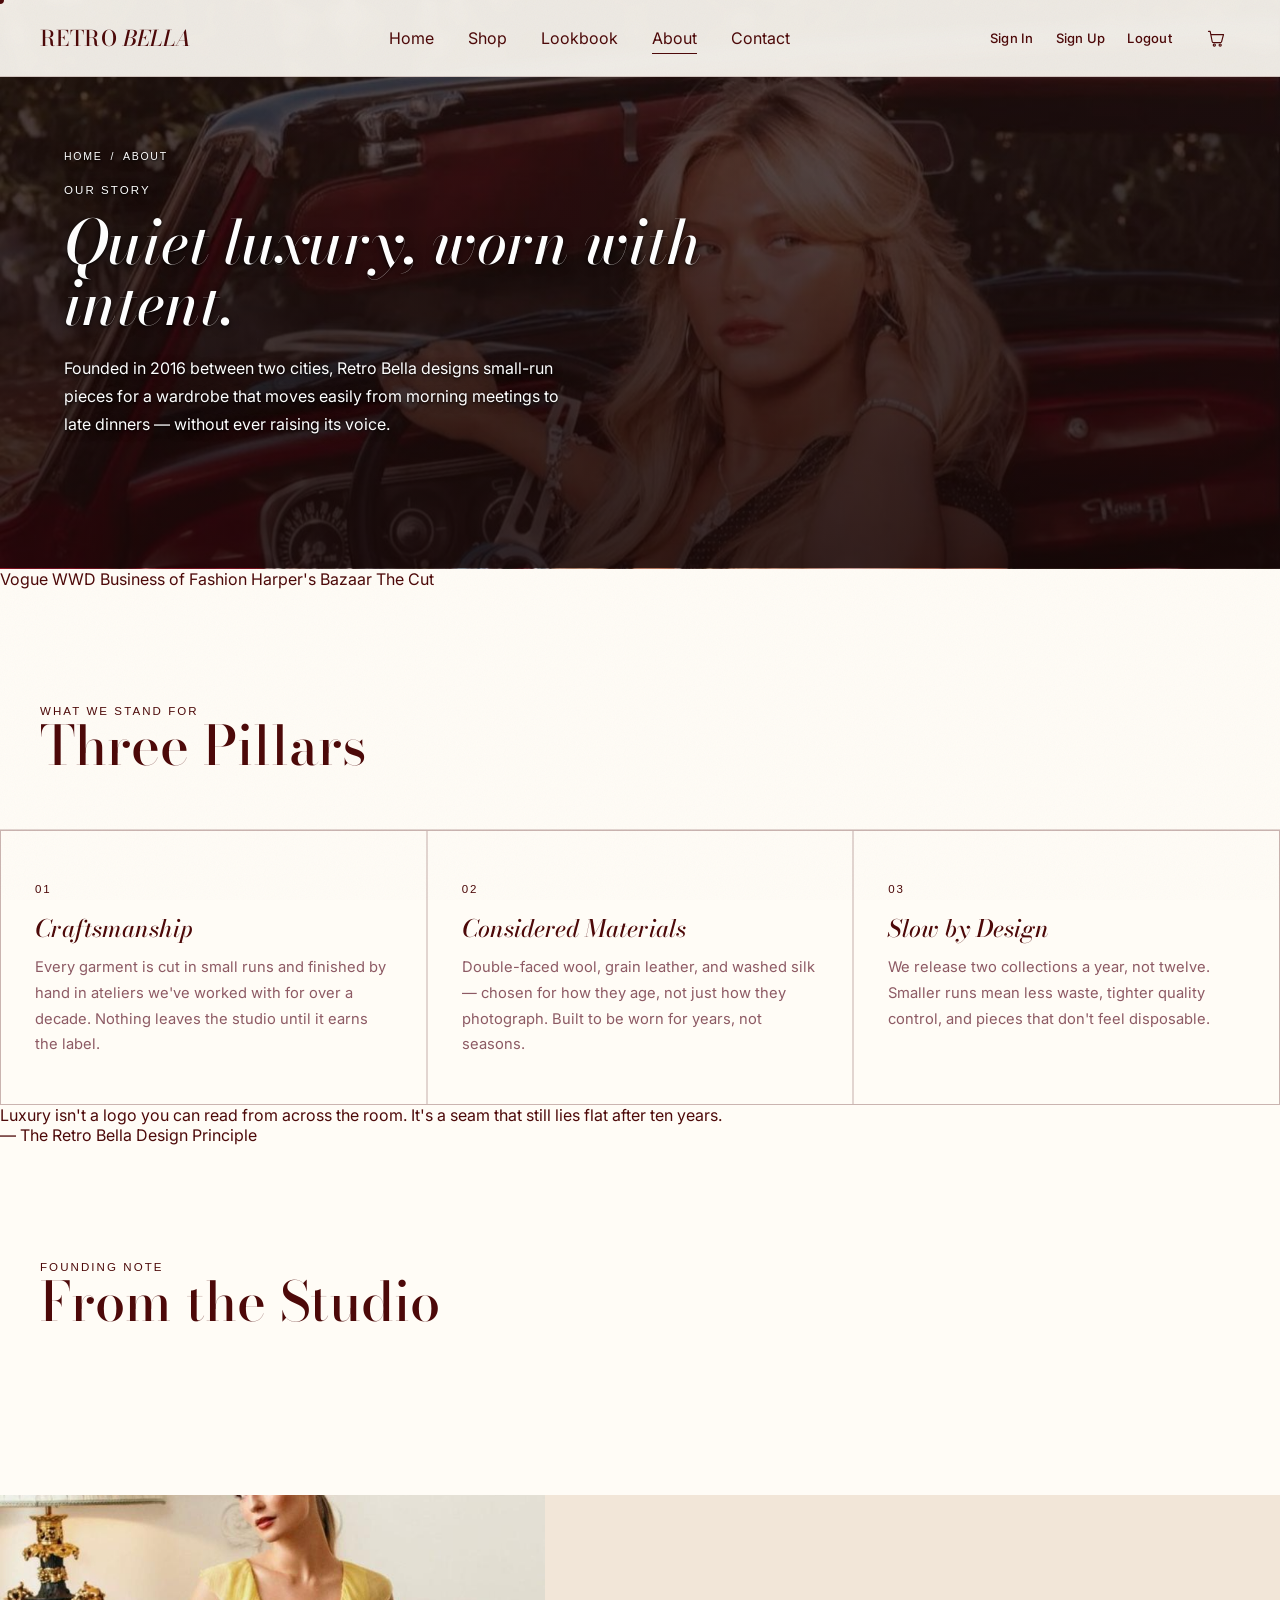
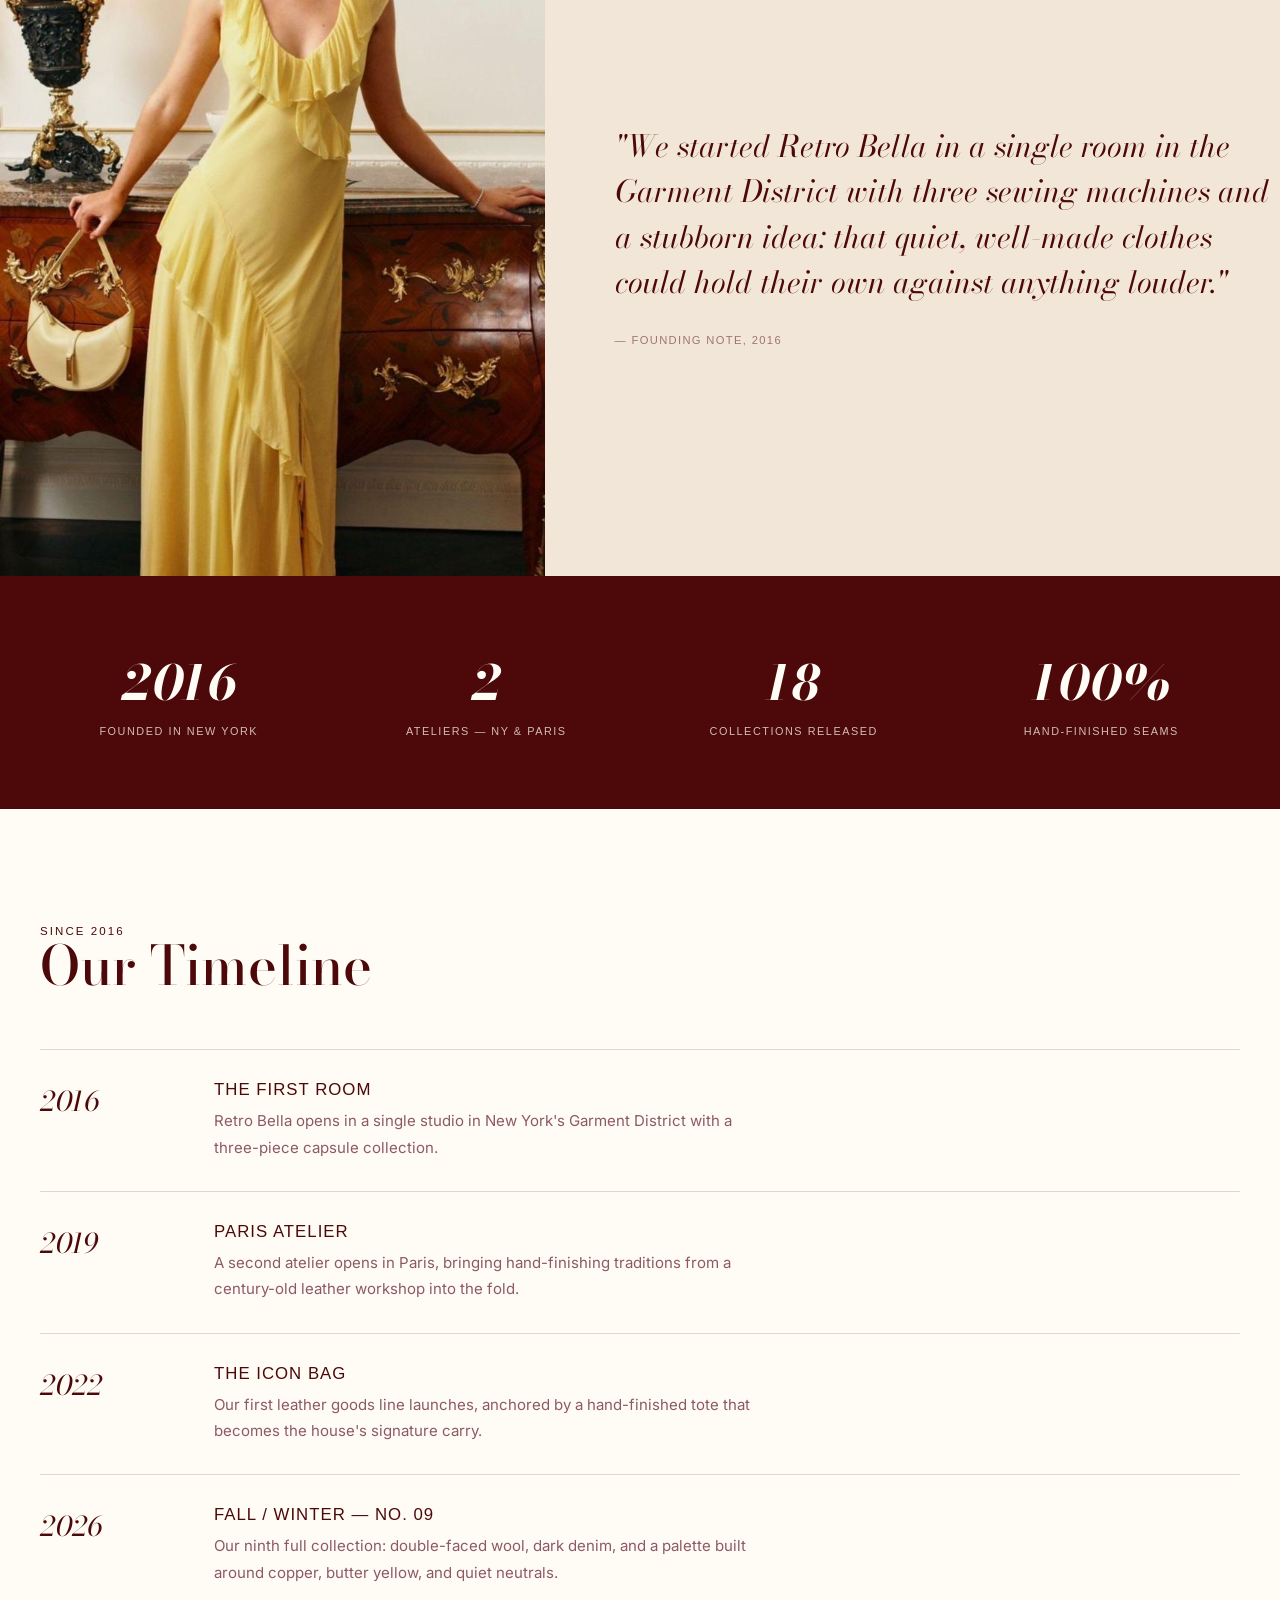
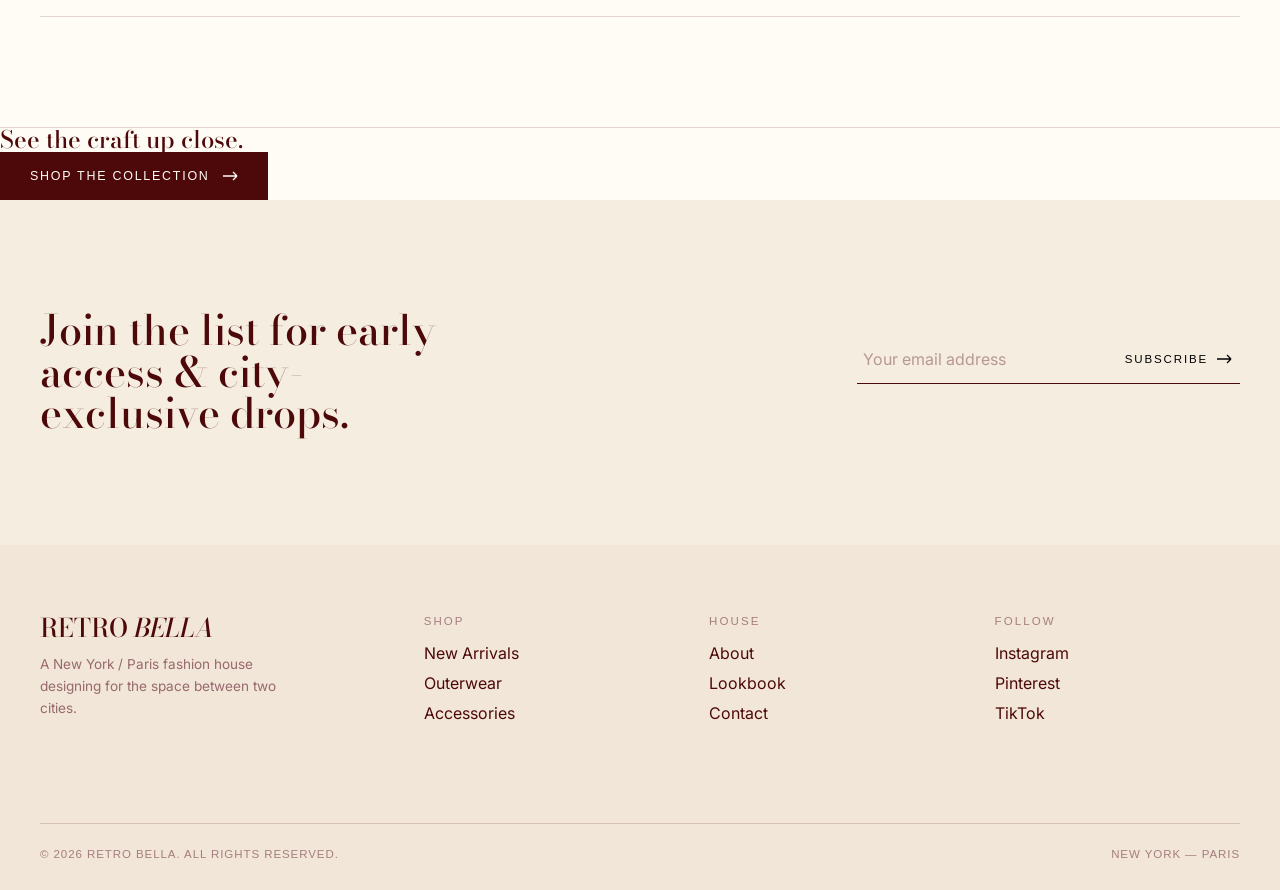
==== commit 00931b5b: "about.html" ====
--- a/about.html
+++ b/about.html
@@ -157,11 +157,6 @@
   </a>
 </div>
 
-<div class="editorial-photo reveal">
-  <figure><img src="images/about4.png" alt="Retro Bella — editorial moment"></figure>
-  <figure><img src="images/about3.png" alt="Retro Bella — editorial moment"></figure>
-  <figure><img src="images/about5.png" alt="Retro Bella — editorial moment"></figure>
-</div>
 
 <section id="newsletter" style="border-bottom:none;">
   <div class="newsletter reveal">
--- a/css/styles.css
+++ b/css/styles.css
@@ -958,4 +958,56 @@
     .lookbook-grid { grid-template-columns: repeat(2, 1fr); grid-auto-rows: 46vw; gap: 10px; padding: 36px 4vw 60px; }
     .lookbook-grid figure:nth-child(n) { grid-column: span 2; grid-row: span 1; }
     .lookbook-grid figure::before { font-size: 1.5rem; }
-  }+  }
+   .captcha-field { margin-bottom: 22px; }
+  .captcha-box {
+    display: inline-flex;
+    gap: 8px;
+    align-items: center;
+    padding: 12px 18px;
+    margin-bottom: 10px;
+    background: repeating-linear-gradient(135deg, #F2E3D8, #F2E3D8 5px, #E4CFC2 5px, #E4CFC2 10px);
+    border: 1px solid var(--line, #ddd);
+    border-radius: 6px;
+    user-select: none;
+    -webkit-user-select: none;
+  }
+  .captcha-box span {
+    font-family: 'Bodoni Moda', serif;
+    font-size: 20px;
+    font-weight: 700;
+    letter-spacing: 1px;
+    display: inline-block;
+    color: var(--sangria, #4D0909);
+  }
+  .captcha-box span:nth-child(1) { transform: rotate(-9deg) translateY(2px); }
+  .captcha-box span:nth-child(2) { transform: rotate(6deg) translateY(-2px); }
+  .captcha-box span:nth-child(3) { transform: rotate(-4deg); }
+  .captcha-box span:nth-child(4) { transform: rotate(8deg) translateY(1px); }
+  .captcha-box span:nth-child(5) { transform: rotate(-7deg) translateY(-1px); }
+  .captcha-box span:nth-child(6) { transform: rotate(5deg); }
+  .captcha-hint {
+    display: block;
+    font-size: 11px;
+    opacity: 0.6;
+    margin: -4px 0 8px;
+  }
+    .header-icons { gap: 18px; }
+  .nav-text-btn {
+    width: auto !important;
+    height: auto !important;
+    padding: 6px 2px;
+    font-family: 'Inter', sans-serif;
+    font-size: 13px;
+    font-weight: 500;
+    letter-spacing: 0.02em;
+    white-space: nowrap;
+    text-decoration: none;
+    color: inherit;
+    border-bottom: 1px solid transparent;
+    transition: border-color 0.2s ease, opacity 0.2s ease;
+  }
+  .nav-text-btn:hover {
+    border-bottom-color: currentColor;
+    opacity: 0.75;
+  }
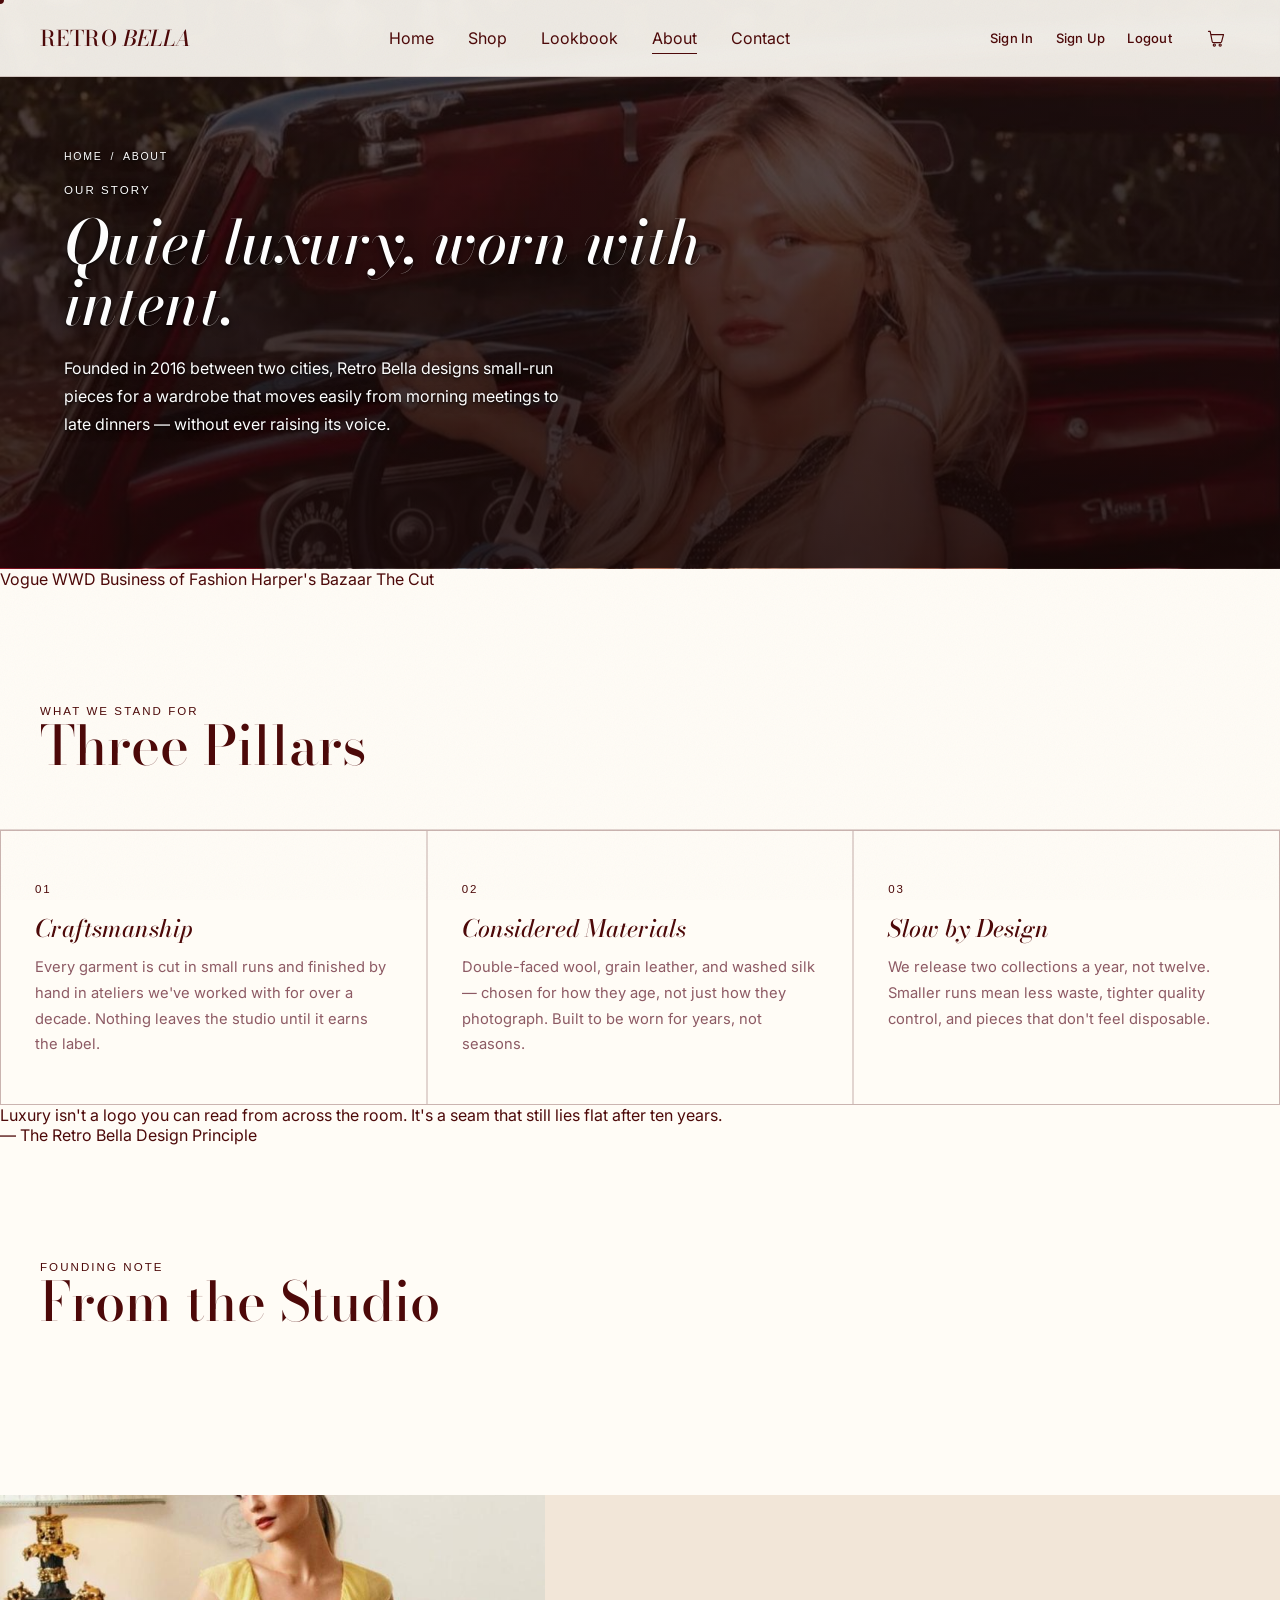
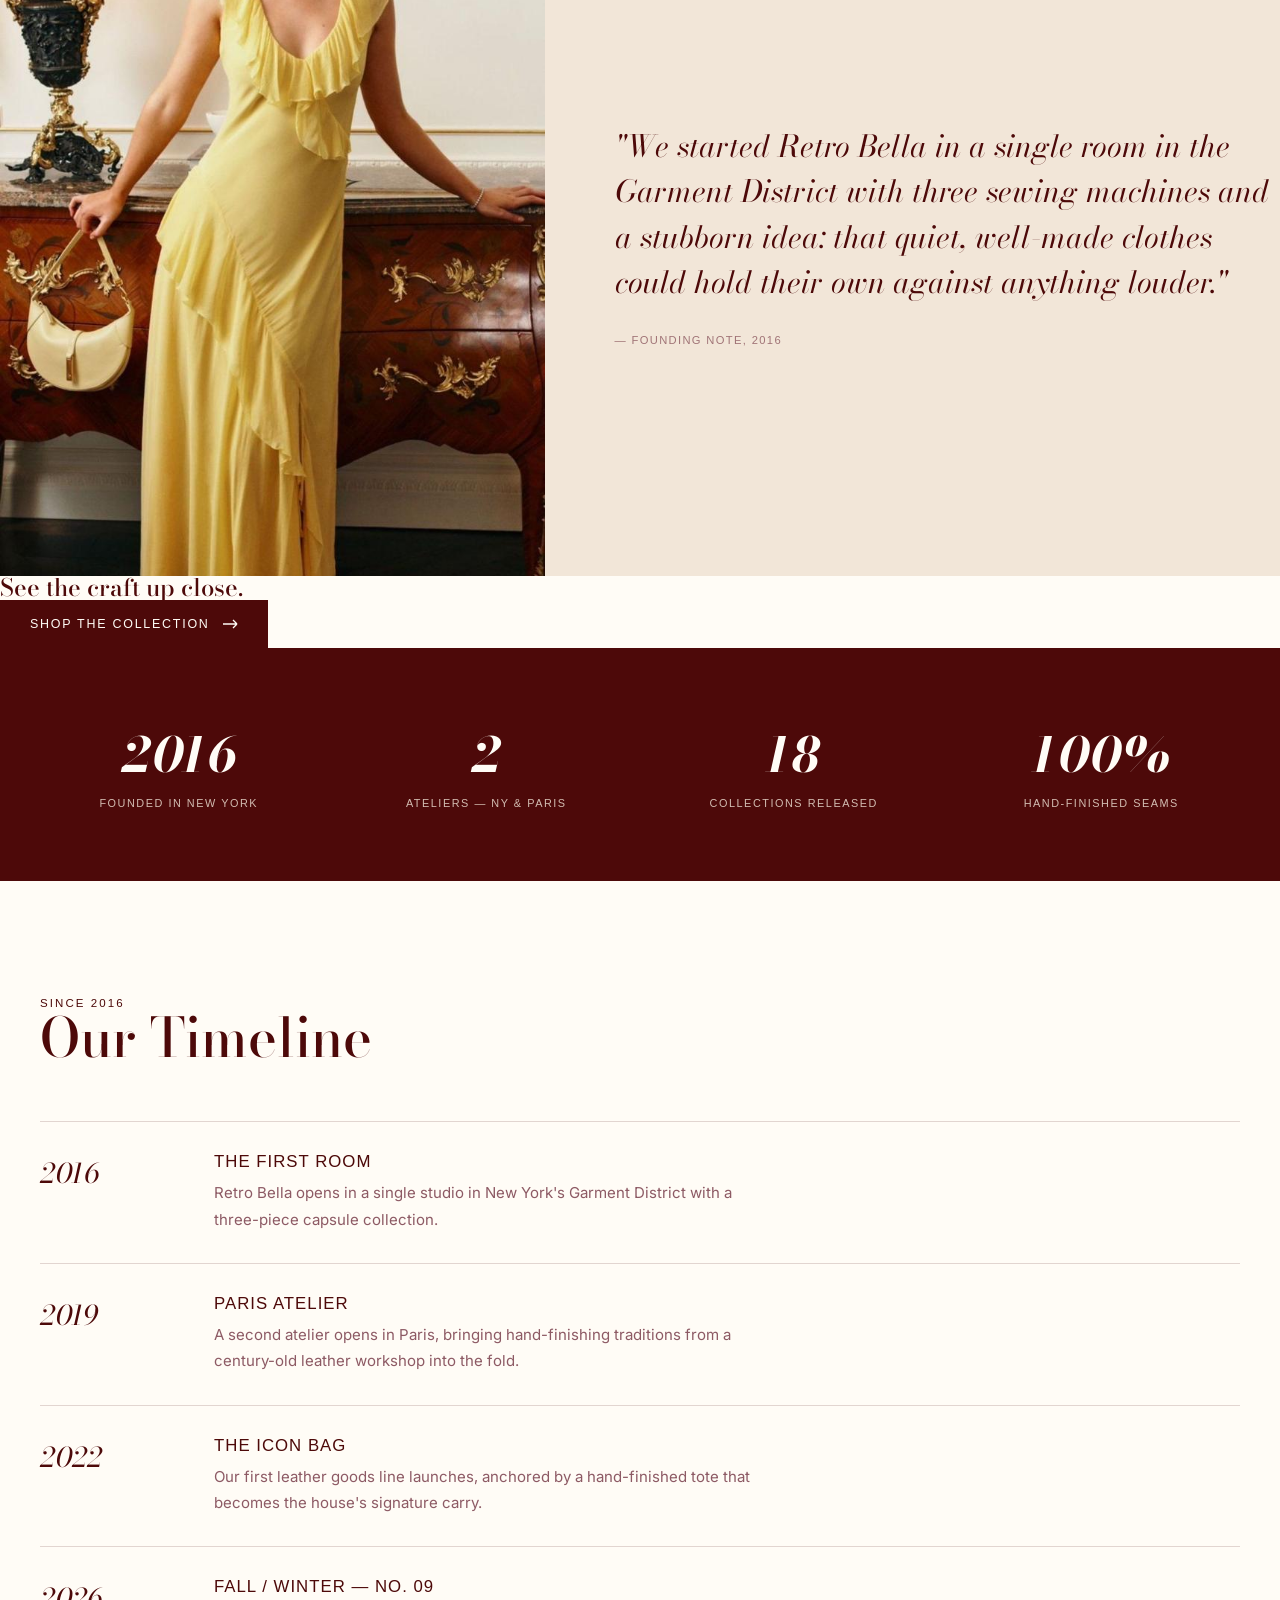
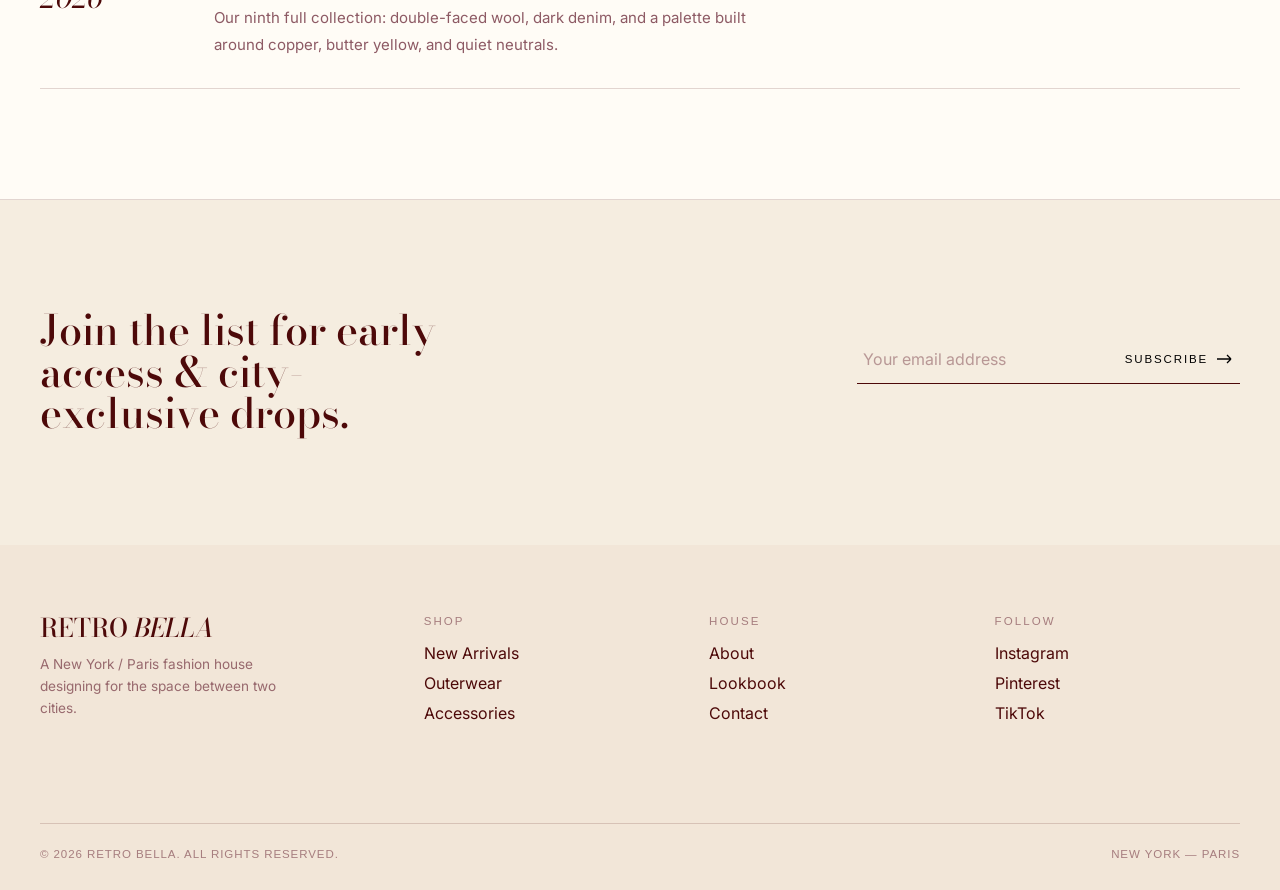
==== commit 6305d5f0: "Update about.html" ====
--- a/about.html
+++ b/about.html
@@ -8,6 +8,7 @@
 <link rel="preconnect" href="https://fonts.gstatic.com" crossorigin>
 <link href="https://fonts.googleapis.com/css2?family=Bodoni+Moda:ital,opsz,wght@0,6..96,400;0,6..96,500;0,6..96,700;1,6..96,400;1,6..96,500&family=Archivo+Expanded:wght@500;700&family=Inter:wght@300;400;500&display=swap" rel="stylesheet">
 <link rel="stylesheet" href="css/styles.css">
+
 
 </head>
 <body>
@@ -103,6 +104,13 @@
   </div>
 </div>
 
+<div class="shop-cta reveal">
+  <h2>See the craft up close.</h2>
+  <a href="shop.html" class="btn-primary">Shop the Collection
+    <svg width="16" height="10" viewBox="0 0 16 10" fill="none"><path d="M1 5H15M15 5L11 1M15 5L11 9" stroke="currentColor" stroke-width="1.3"/></svg>
+  </a>
+</div>
+
 <div class="stats-row reveal">
   <div class="stat"><strong>2016</strong><span>Founded in New York</span></div>
   <div class="stat"><strong>2</strong><span>Ateliers — NY &amp; Paris</span></div>
@@ -149,13 +157,6 @@
     </div>
   </div>
 </section>
-
-<div class="shop-cta reveal">
-  <h2>See the craft up close.</h2>
-  <a href="shop.html" class="btn-primary">Shop the Collection
-    <svg width="16" height="10" viewBox="0 0 16 10" fill="none"><path d="M1 5H15M15 5L11 1M15 5L11 9" stroke="currentColor" stroke-width="1.3"/></svg>
-  </a>
-</div>
 
 
 <section id="newsletter" style="border-bottom:none;">
@@ -214,3 +215,4 @@
 </body>
 </html>
 
+
